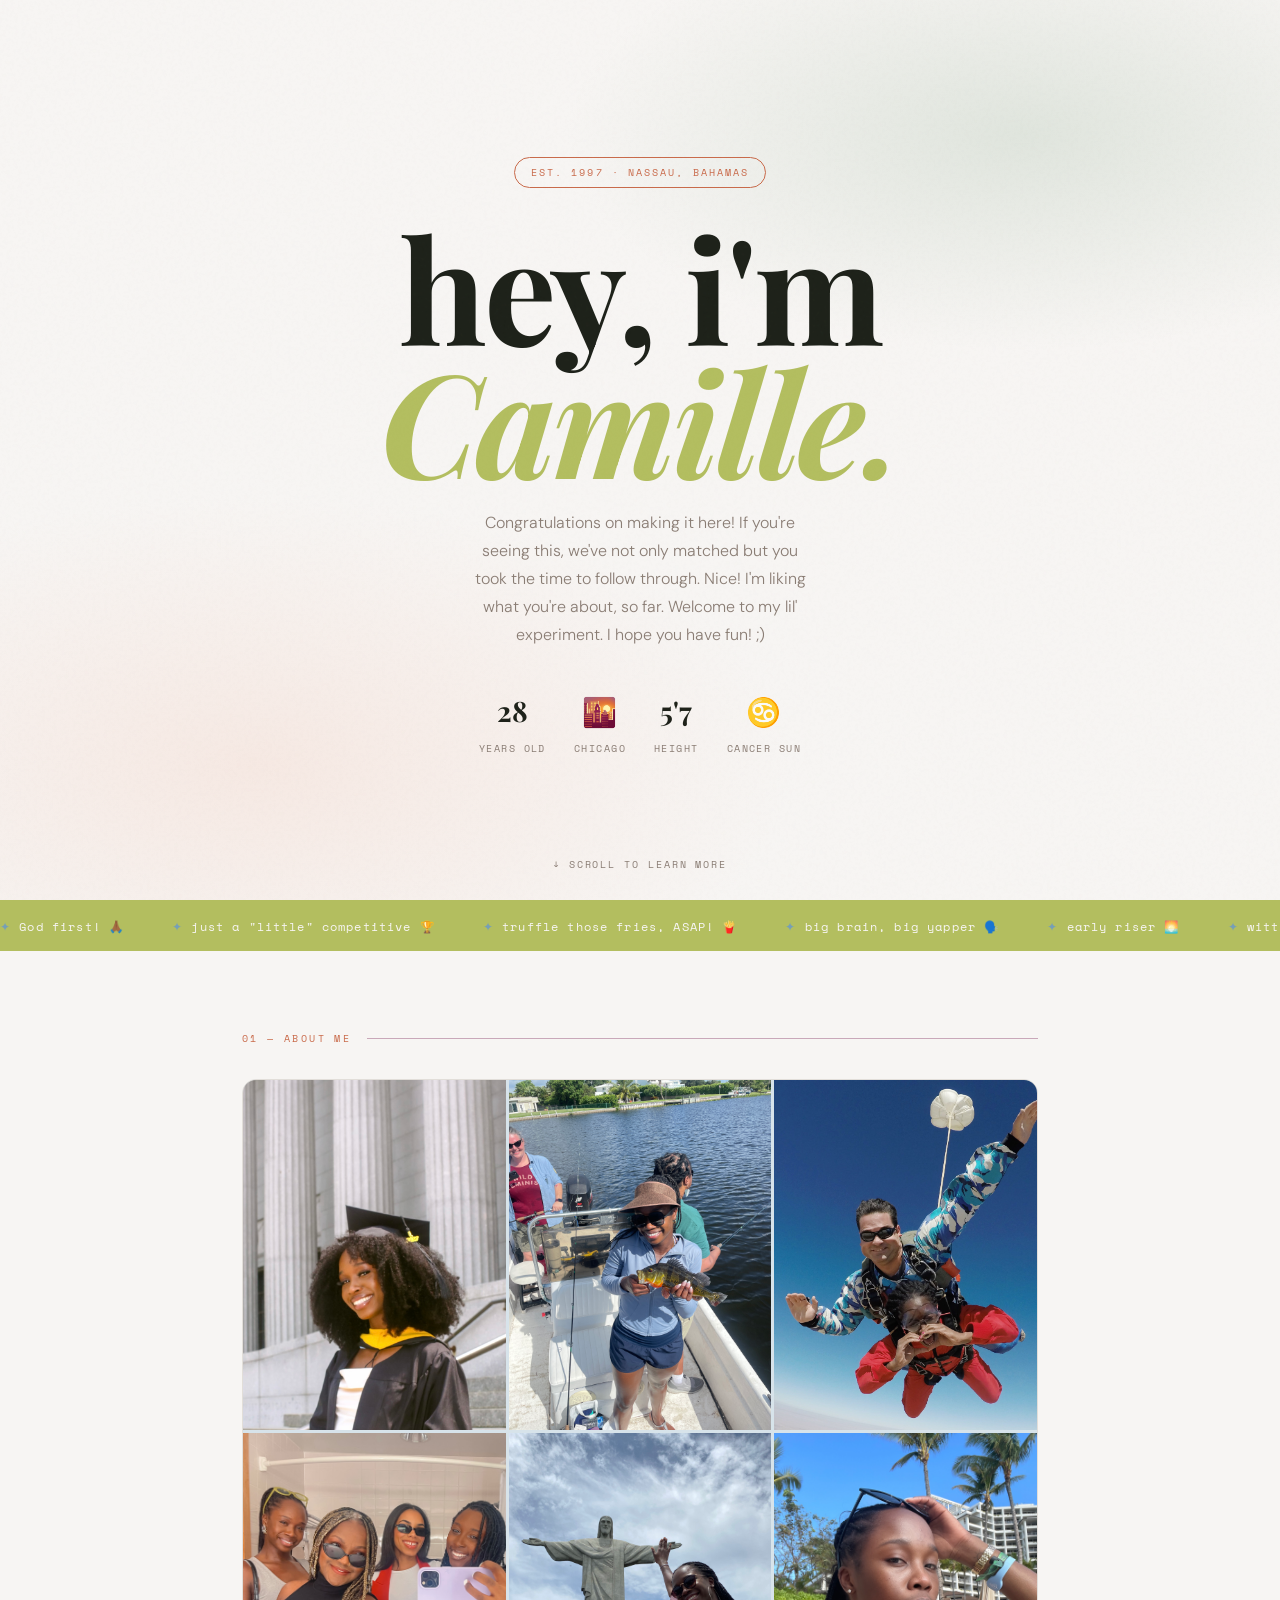
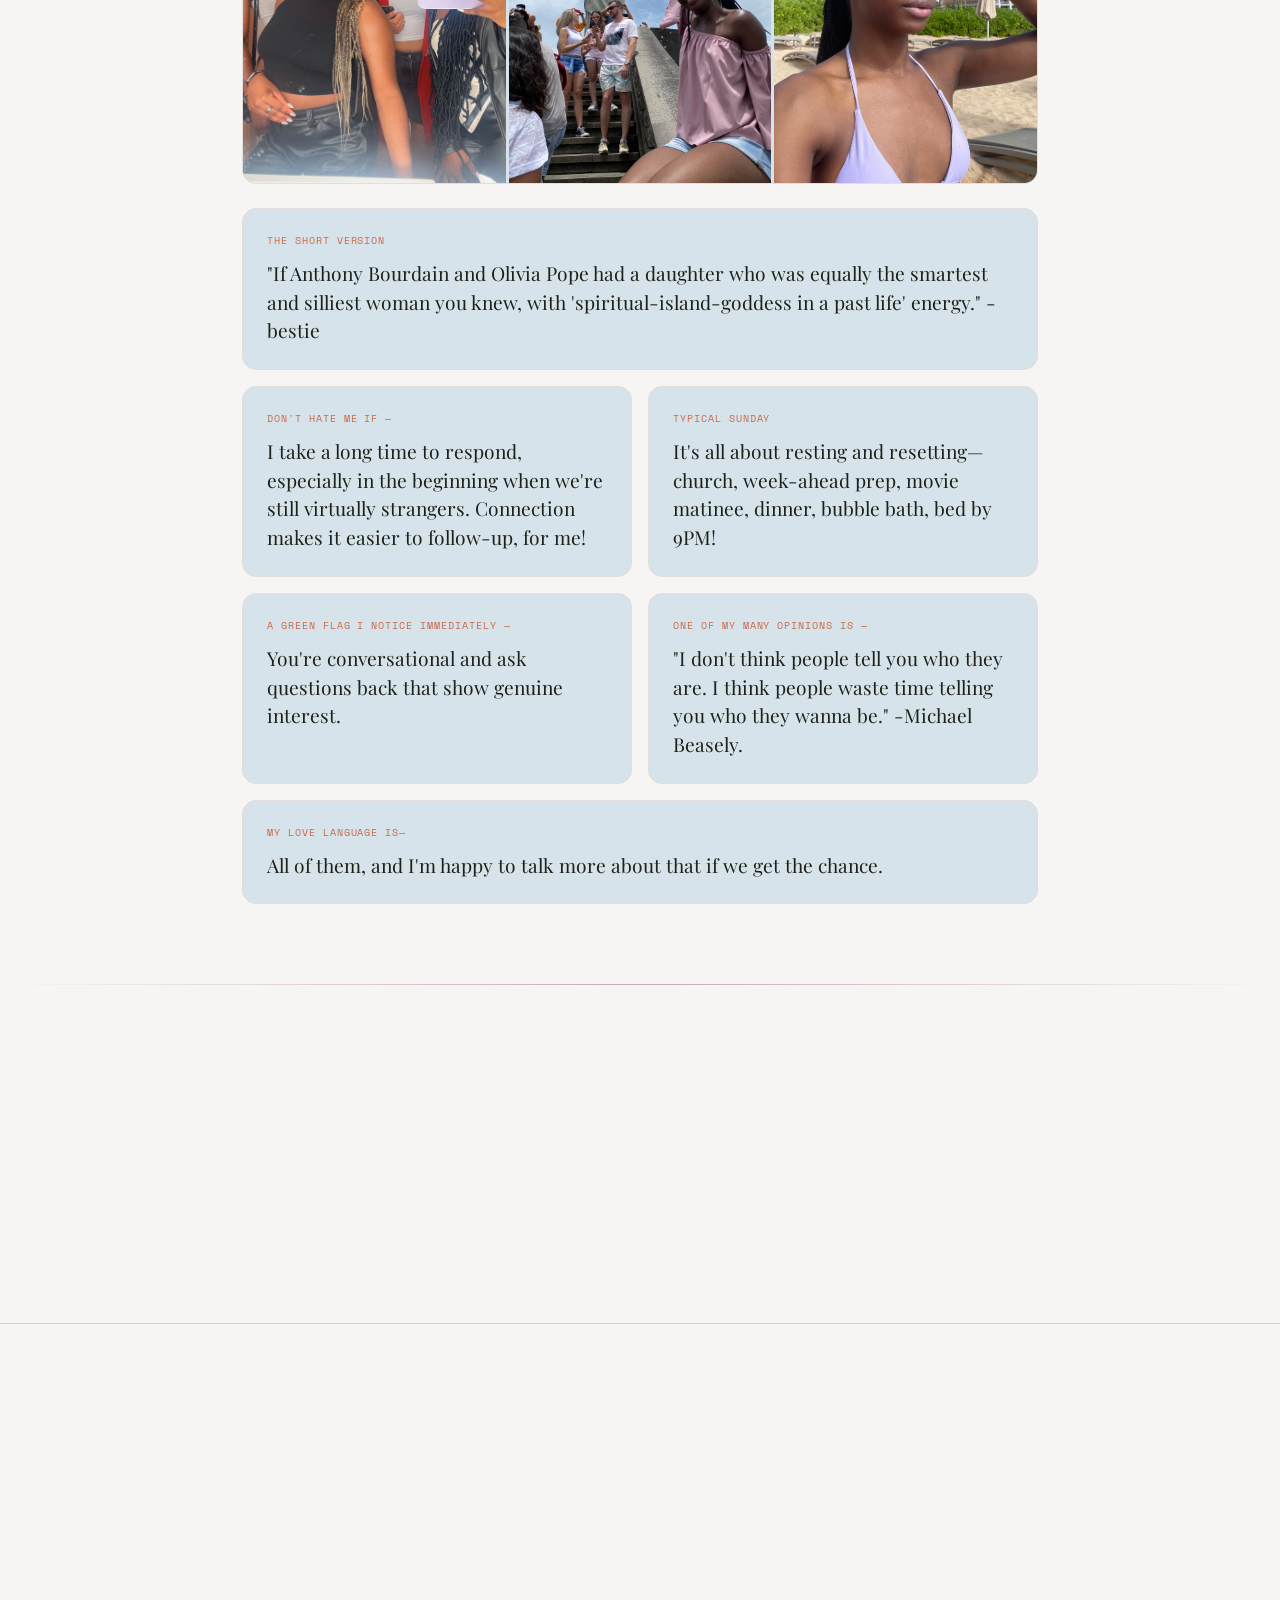
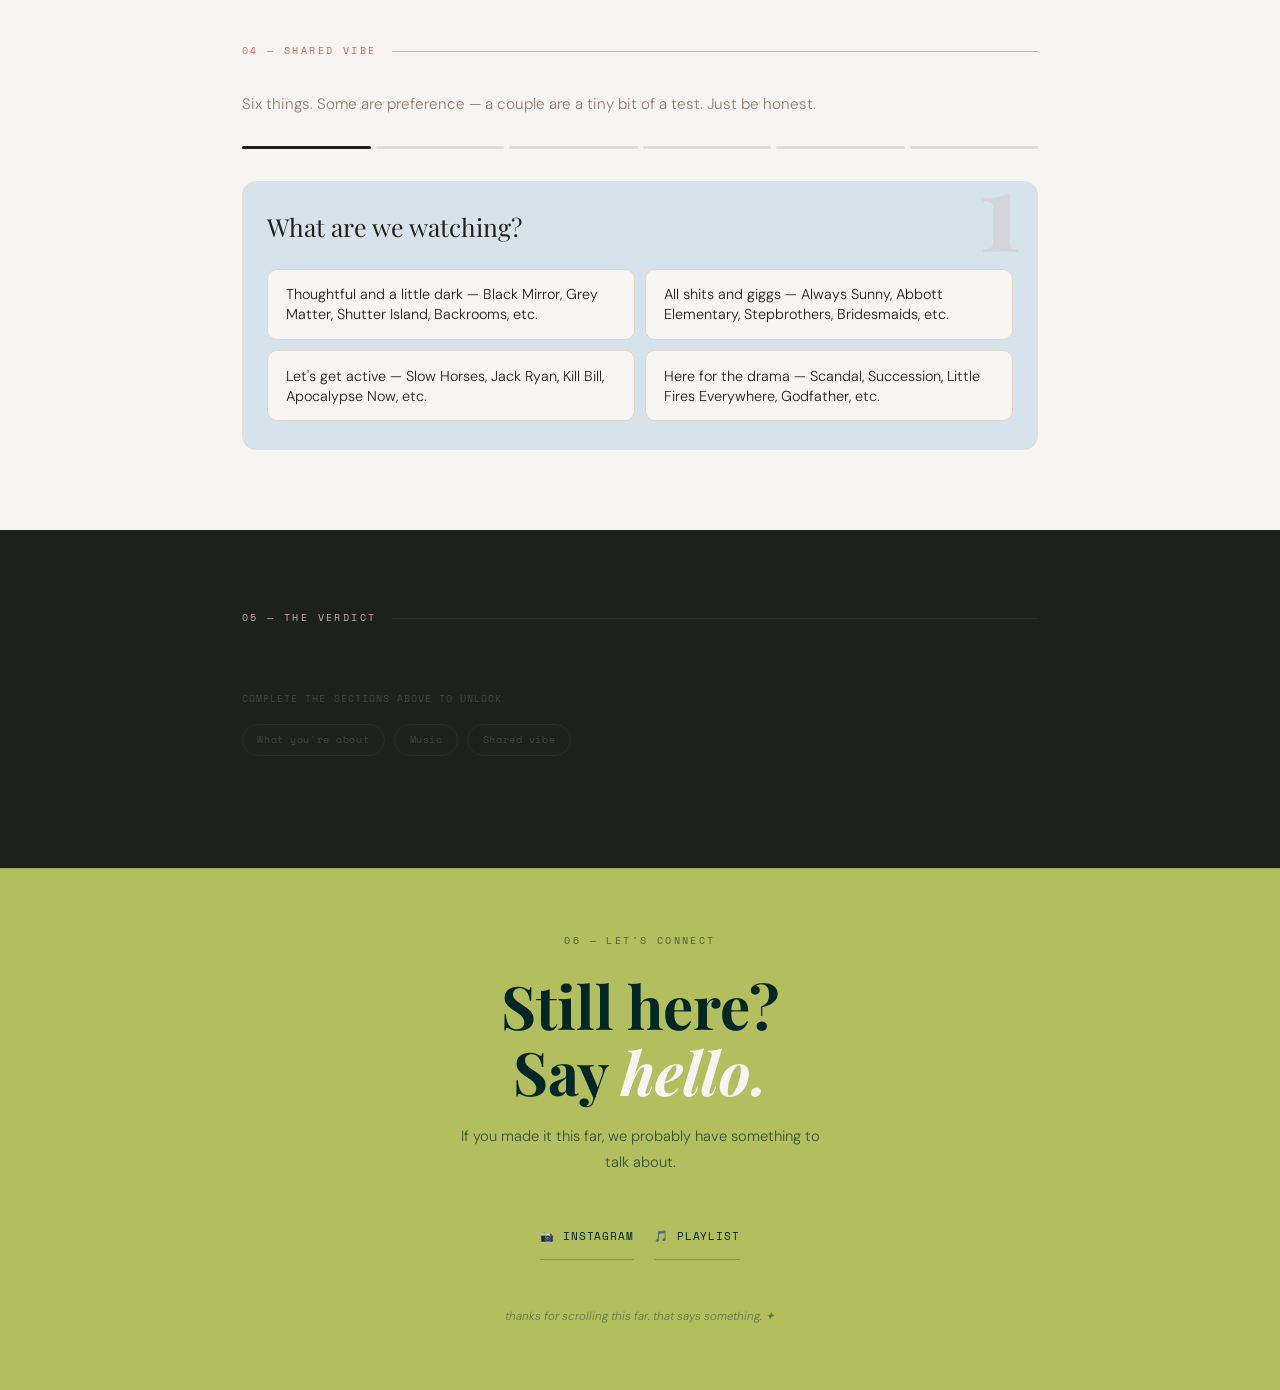
==== index.html @ 44189c9a "Update index.html" ====
<!DOCTYPE html>
<html lang="en">
<head>
<meta charset="UTF-8">
<meta name="viewport" content="width=device-width, initial-scale=1.0">
<title>hey, i'm Camille ✦</title>
<link href="https://fonts.googleapis.com/css2?family=Playfair+Display:ital,wght@0,400;0,700;1,400;1,700&family=DM+Sans:ital,opsz,wght@0,9..40,300;0,9..40,400;0,9..40,500;1,9..40,300&family=Space+Mono:ital,wght@0,400;0,700;1,400&display=swap" rel="stylesheet">
<style>
/* ═══════════════════════════════════════════
   BASE — mobile first
═══════════════════════════════════════════ */
:root {
  --cream:       #F7F5F3;
  --blush:       #C9A8B9;
  --terracotta:  #C96A4A;
  --sage:        #B3BE5F;
  --forest:      #002626;
  --ink:         #1D2119;
  --warm-grey:   #8A7D74;
  --paper:       #D7E3EA;
  --highlight:   #769FB6;
  --touch:       44px;
}
*, *::before, *::after { margin: 0; padding: 0; box-sizing: border-box; }
html { scroll-behavior: smooth; -webkit-text-size-adjust: 100%; }
body {
  background: var(--cream);
  color: var(--ink);
  font-family: 'DM Sans', sans-serif;
  font-weight: 300;
  font-size: 16px;
  line-height: 1.6;
  overflow-x: hidden;
}
/* noise grain */
body::before {
  content: '';
  position: fixed;
  inset: 0;
  background-image: url("data:image/svg+xml,%3Csvg viewBox='0 0 256 256' xmlns='http://www.w3.org/2000/svg'%3E%3Cfilter id='n'%3E%3CfeTurbulence type='fractalNoise' baseFrequency='0.9' numOctaves='4' stitchTiles='stitch'/%3E%3C/filter%3E%3Crect width='100%25' height='100%25' filter='url(%23n)' opacity='0.04'/%3E%3C/svg%3E");
  pointer-events: none;
  z-index: 999;
  opacity: 0.5;
}
/* ═══════════════════════════════════════════
   HERO
═══════════════════════════════════════════ */
.hero {
  min-height: 100svh;
  display: flex;
  flex-direction: column;
  justify-content: center;
  align-items: center;
  text-align: center;
  padding: 5rem 1.5rem 4rem;
  position: relative;
  background:
    radial-gradient(ellipse 70% 50% at 20% 85%, #F2C4B240 0%, transparent 60%),
    radial-gradient(ellipse 60% 40% at 80% 15%, #7A9E7E30 0%, transparent 60%),
    var(--cream);
}
.hero-tag {
  font-family: 'Space Mono', monospace;
  font-size: 0.65rem;
  letter-spacing: 0.2em;
  text-transform: uppercase;
  color: var(--terracotta);
  margin-bottom: 2rem;
  border: 1px solid var(--terracotta);
  padding: 0.4rem 1rem;
  display: inline-block;
  border-radius: 100px;
}
.hero-name {
  font-family: 'Playfair Display', serif;
  font-size: clamp(4rem, 18vw, 9rem);
  line-height: 0.92;
  letter-spacing: -0.02em;
  margin-bottom: 1.5rem;
}
.hero-name em { font-style: italic; color: var(--sage); }
.hero-sub {
  font-size: 1rem;
  color: var(--warm-grey);
  max-width: 340px;
  line-height: 1.75;
  margin-bottom: 2.5rem;
}
.hero-stats {
  display: flex;
  gap: 1.75rem;
  flex-wrap: wrap;
  justify-content: center;
}
.stat { text-align: center; }
.stat-num {
  font-family: 'Playfair Display', serif;
  font-size: 1.75rem;
  font-weight: 700;
  display: block;
}
.stat-label {
  font-family: 'Space Mono', monospace;
  font-size: 0.6rem;
  text-transform: uppercase;
  letter-spacing: 0.15em;
  color: var(--warm-grey);
}
.scroll-hint {
  position: absolute;
  bottom: 1.75rem;
  left: 50%;
  transform: translateX(-50%);
  font-family: 'Space Mono', monospace;
  font-size: 0.6rem;
  letter-spacing: 0.2em;
  text-transform: uppercase;
  color: var(--warm-grey);
  animation: bob 2.2s ease-in-out infinite;
  white-space: nowrap;
}
@keyframes bob {
  0%, 100% { transform: translateX(-50%) translateY(0); }
  50%       { transform: translateX(-50%) translateY(7px); }
}
/* ═══════════════════════════════════════════
   TICKER
═══════════════════════════════════════════ */
.ticker-wrap {
  background: var(--sage);
  overflow: hidden;
  padding: 0.8rem 0;
  white-space: nowrap;
}
.ticker {
  display: inline-block;
  animation: ticker 30s linear infinite;
}
.ticker span {
  color: var(--cream);
  font-family: 'Space Mono', monospace;
  font-size: 0.72rem;
  letter-spacing: 0.1em;
  margin-right: 3rem;
}
.ticker span::before { content: '✦ '; color: var(--highlight); }
@keyframes ticker {
  0%   { transform: translateX(0); }
  100% { transform: translateX(-50%); }
}
/* ═══════════════════════════════════════════
   SECTION SCAFFOLD
═══════════════════════════════════════════ */
.section {
  padding: 3.5rem 1.5rem;
  max-width: 860px;
  margin: 0 auto;
}
.section-label {
  font-family: 'Space Mono', monospace;
  font-size: 0.6rem;
  letter-spacing: 0.25em;
  text-transform: uppercase;
  color: var(--terracotta);
  margin-bottom: 2rem;
  display: flex;
  align-items: center;
  gap: 1rem;
}
.section-label::after {
  content: '';
  flex: 1;
  height: 1px;
  background: var(--blush);
}
.divider {
  width: 100%;
  height: 1px;
  background: linear-gradient(to right, transparent, var(--blush), transparent);
}
/* ═══════════════════════════════════════════
   PHOTO GALLERY
═══════════════════════════════════════════ */
.gallery-wrap {
  border-radius: 14px;
  background: var(--paper);
  border: 1px solid #E2DED9;
  overflow: hidden;
  margin-bottom: 1.5rem;
  position: relative;
}
.gallery-track {
  display: grid;
  grid-template-columns: repeat(2, 1fr);
  gap: 3px;
}
.gallery-slide {
  aspect-ratio: 4/5;
  overflow: hidden;
}
.gallery-slide img {
  width: 100%; height: 100%;
  object-fit: cover; display: block;
}
.gallery-placeholder {
  width: 100%; height: 100%;
  background: linear-gradient(135deg, #ECEAE5 0%, #E0DBD5 100%);
  display: flex; flex-direction: column;
  align-items: center; justify-content: center;
  gap: 0.5rem;
  color: var(--warm-grey);
  font-family: 'Space Mono', monospace;
  font-size: 0.58rem;
  letter-spacing: 0.12em;
  text-transform: uppercase;
}
.gallery-placeholder .ph-icon { font-size: 2rem; opacity: 0.4; }
.sage-divider { height: 1px; background: #8a9a5b; opacity: 0.35; margin: 0; }
/* ═══════════════════════════════════════════
   ABOUT CARDS
═══════════════════════════════════════════ */
.about-grid {
  display: grid;
  grid-template-columns: 1fr;
  gap: 1rem;
}
.about-card {
  background: var(--paper);
  border: 1px solid #E2DED9;
  border-radius: 14px;
  padding: 1.5rem;
  transition: transform 0.2s ease;
}
.about-card:active { transform: scale(0.99); }
.card-prompt {
  font-family: 'Space Mono', monospace;
  font-size: 0.6rem;
  color: var(--terracotta);
  text-transform: uppercase;
  letter-spacing: 0.1em;
  margin-bottom: 0.65rem;
}
.card-answer {
  font-family: 'Playfair Display', serif;
  font-size: 1.2rem;
  line-height: 1.5;
}
.card-answer.body {
  font-family: 'DM Sans', sans-serif;
  font-size: 0.95rem;
  font-weight: 300;
  line-height: 1.75;
}
/* ═══════════════════════════════════════════
   INTERACTIVE BANNER
═══════════════════════════════════════════ */
.interactive-banner {
  background: var(--ink);
  padding: 4rem 1.5rem;
  text-align: center;
  position: relative;
  overflow: hidden;
}
.interactive-banner::before {
  content: '';
  position: absolute;
  inset: 0;
  background: repeating-linear-gradient(
    -45deg, transparent, transparent 18px,
    rgba(245,230,66,0.03) 18px, rgba(245,230,66,0.03) 19px
  );
  pointer-events: none;
}
.ib-kicker {
  font-family: 'Space Mono', monospace;
  font-size: 0.6rem;
  letter-spacing: 0.28em;
  text-transform: uppercase;
  color: var(--highlight);
  margin-bottom: 1.25rem;
  display: inline-flex; align-items: center; gap: 0.65rem;
}
.ib-kicker::before, .ib-kicker::after {
  content: ''; display: inline-block;
  width: 22px; height: 1px;
  background: var(--highlight); opacity: 0.45;
}
.ib-headline {
  font-family: 'Playfair Display', serif;
  font-size: clamp(1.8rem, 7vw, 3.2rem);
  font-weight: 400;
  color: var(--cream);
  line-height: 1.15;
  margin-bottom: 1rem;
}
.ib-headline em { font-style: italic; color: var(--highlight); }
.ib-sub {
  font-size: 0.95rem;
  color: #888;
  max-width: 380px;
  margin: 0 auto 2rem;
  line-height: 1.8;
}
.ib-steps {
  display: flex;
  gap: 0.6rem;
  justify-content: center;
  flex-wrap: wrap;
}
.ib-step {
  font-family: 'Space Mono', monospace;
  font-size: 0.58rem;
  letter-spacing: 0.08em;
  text-transform: uppercase;
  color: #444;
  padding: 0.4rem 0.9rem;
  border: 1px solid #2A2A2A;
  border-radius: 100px;
  transition: all 0.3s;
}
.ib-step.active { color: var(--highlight); border-color: #664d00; background: #2a2200; }
.ib-step.done   { color: var(--sage);      border-color: #2d5230; background: #0f1f11; }
/* ═══════════════════════════════════════════
   DARK STRIPE (verdict only now)
═══════════════════════════════════════════ */
.stripe {
  background: var(--ink);
  color: var(--cream);
}
.stripe .section-label { color: var(--blush); }
.stripe .section-label::after { background: #2A2A2A; }
/* ═══════════════════════════════════════════
   VALUES — now on cream background
═══════════════════════════════════════════ */
.values-section {
  background: var(--cream);
  color: var(--ink);
}
.values-section .section-label { color: var(--terracotta); }
.values-section .section-label::after { background: var(--blush); }
.values-intro {
  font-size: 0.96rem;
  color: var(--warm-grey);
  margin-bottom: 0.75rem;
  line-height: 1.75;
}
.values-counter {
  font-family: 'Space Mono', monospace;
  font-size: 0.62rem;
  letter-spacing: 0.1em;
  color: var(--warm-grey);
  margin-bottom: 1.75rem;
  display: flex; align-items: center; gap: 0.5rem;
}
.val-count-num {
  color: var(--terracotta);
  font-weight: 700;
  transition: color 0.25s;
}
.val-count-num.full { color: var(--sage); }
.values-grid {
  display: grid;
  grid-template-columns: 1fr;
  gap: 0.5rem;
}
.value-item {
  display: flex;
  align-items: center;
  gap: 0.85rem;
  padding: 0.9rem 1rem;
  min-height: var(--touch);
  border: 1px solid #E0D4C4;
  border-radius: 10px;
  cursor: pointer;
  transition: border-color 0.18s, background 0.18s;
  user-select: none;
  -webkit-tap-highlight-color: transparent;
}
.value-item:hover:not(.locked),
.value-item:active:not(.locked) { border-color: var(--blush); }
.value-item.checked  { border-color: var(--sage); background: rgba(179,190,95,0.12); }
.value-item.locked   { opacity: 0.28; cursor: not-allowed; pointer-events: none; }
.val-box {
  width: 20px; height: 20px;
  flex-shrink: 0;
  border: 1.5px solid #C5B9AD;
  border-radius: 5px;
  display: flex; align-items: center; justify-content: center;
  font-size: 0.65rem;
  color: var(--forest);
  transition: all 0.15s;
}
.value-item.checked .val-box { background: var(--sage); border-color: var(--sage); color: #fff; }
.val-text { font-size: 0.88rem; line-height: 1.35; color: var(--ink); }
.val-text strong { color: var(--ink); font-weight: 400; }
.val-text .val-gt  { color: var(--terracotta); margin: 0 0.3em; font-style: normal; }
.val-text .val-b   { color: var(--warm-grey); font-size: 0.82rem; }
.value-item.checked .val-text { color: var(--ink); }
.value-item.checked .val-text strong { color: var(--forest); }
.match-meter {
  margin-top: 1.75rem;
  padding: 1.1rem 1.25rem;
  border: 1px solid #E0D4C4;
  border-radius: 10px;
  display: flex;
  align-items: center;
  gap: 1.25rem;
  flex-wrap: wrap;
}
.meter-track {
  flex: 1; min-width: 100px;
  height: 5px; background: #E0D4C4;
  border-radius: 100px; overflow: hidden;
}
.meter-fill {
  height: 100%;
  background: linear-gradient(to right, var(--sage), var(--highlight));
  border-radius: 100px;
  width: 0%;
  transition: width 0.5s cubic-bezier(0.34,1.56,0.64,1);
}
.meter-label {
  font-family: 'Space Mono', monospace;
  font-size: 0.75rem;
  color: var(--warm-grey);
  white-space: nowrap;
}
.meter-label span { color: var(--terracotta); font-weight: 700; }
/* ═══════════════════════════════════════════
   MUSIC
═══════════════════════════════════════════ */
.music-section { background: #111; }
.music-section .section-label { color: #444; }
.music-section .section-label::after { background: #222; }
.music-headline {
  font-family: 'Playfair Display', serif;
  font-size: clamp(1.7rem, 6vw, 2.8rem);
  font-weight: 400;
  color: var(--cream);
  line-height: 1.15;
  margin-bottom: 0.4rem;
}
.music-headline em { font-style: italic; color: #1DB954; }
.music-sub {
  font-family: 'Space Mono', monospace;
  font-size: 0.65rem;
  color: #555;
  letter-spacing: 0.05em;
  margin-bottom: 2rem;
  line-height: 1.7;
}
.music-sub a {
  color: #1DB954;
  text-decoration: none;
  border-bottom: 1px solid #1DB95440;
}
.spotify-embed-wrap {
  margin-bottom: 1.5rem;
}
.spotify-embed-wrap iframe { border-radius: 12px; width: 100%; }
.ssb { margin-top: 1.25rem; padding: 1.1rem 1.15rem; border: 1px solid #222; border-radius: 10px; }
.ssb-label { font-family: 'Space Mono', monospace; font-size: 0.6rem; letter-spacing: 0.12em; text-transform: uppercase; color: #444; margin-bottom: 0.75rem; }
.ssb-track { height: 3px; background: #1A1A1A; border-radius: 100px; position: relative; overflow: hidden; }
.ssb-fill { position: absolute; left:0; top:0; height:100%; background: linear-gradient(to right, #1DB954, var(--highlight)); border-radius: 100px; width:0%; transition: width 0.5s cubic-bezier(0.34,1.56,0.64,1); }
.ssb-nums { display: flex; justify-content: space-between; margin-top: 0.55rem; font-family: 'Space Mono', monospace; font-size: 0.58rem; color: #3A3A3A; }
.ssb-nums strong { color: #1DB954; font-weight: 400; }
.track-row {
  display: grid;
  grid-template-columns: 26px 1fr;
  align-items: center;
  gap: 0.85rem;
  padding: 0.9rem 0;
  border-bottom: 1px solid #181818;
}
.track-row-inner { display: flex; justify-content: space-between; align-items: center; gap: 0.75rem; }
.track-num { font-family: 'Space Mono', monospace; font-size: 0.58rem; color: #3A3A3A; }
.track-name { font-size: 0.88rem; color: var(--cream); margin-bottom: 0.12rem; }
.track-artist { font-family: 'Space Mono', monospace; font-size: 0.58rem; color: #555; }
.track-reactions { display: flex; gap: 0.3rem; flex-shrink: 0; }
.rxn-btn {
  width: var(--touch); height: var(--touch);
  border: 1px solid #242424;
  border-radius: 50%;
  background: transparent;
  cursor: pointer;
  font-size: 16px;
  display: flex; align-items: center; justify-content: center;
  transition: border-color 0.15s, background 0.15s;
  -webkit-tap-highlight-color: transparent;
  flex-shrink: 0;
}
.rxn-btn:hover, .rxn-btn:active  { border-color: #444; background: #1A1A1A; }
.rxn-btn.chosen { border-color: #1DB954; background: rgba(29,185,84,0.12); }
.rxn-label {
  font-family: 'Space Mono', monospace;
  font-size: 0.48rem;
  color: #333;
  text-align: center;
  margin-top: 2px;
  letter-spacing: 0.04em;
  text-transform: uppercase;
}
/* ═══════════════════════════════════════════
   TRIVIA
═══════════════════════════════════════════ */
.trivia-section { background: var(--cream); }
.trivia-section .section-label { color: var(--terracotta); }
.trivia-section .section-label::after { background: var(--blush); }
.trivia-intro {
  font-size: 0.95rem;
  color: var(--warm-grey);
  margin-bottom: 1.75rem;
  line-height: 1.8;
}
.trivia-progress { display: flex; gap: 5px; margin-bottom: 2rem; }
.tp-dot { height: 3px; flex: 1; background: #DDD; border-radius: 2px; transition: background 0.3s; }
.tp-dot.done   { background: var(--terracotta); }
.tp-dot.active { background: var(--ink); }
.trivia-card {
  border: 1px solid #E8DDD0;
  background: var(--paper);
  padding: 1.75rem 1.5rem;
  border-radius: 14px;
  min-height: 240px;
  display: flex; flex-direction: column; justify-content: space-between;
  position: relative; overflow: hidden;
}
.trivia-card::before {
  content: attr(data-num);
  position: absolute;
  top: -2rem; right: 1rem;
  font-family: 'Playfair Display', serif;
  font-size: 7rem; font-weight: 700;
  color: var(--blush); opacity: 0.25;
  line-height: 1; pointer-events: none;
}
.trivia-q {
  font-family: 'Playfair Display', serif;
  font-size: clamp(1.2rem, 4vw, 1.55rem);
  font-weight: 400;
  line-height: 1.4;
  margin-bottom: 1.5rem;
}
.trivia-options { display: grid; grid-template-columns: 1fr; gap: 0.65rem; }
.opt-btn {
  padding: 0.9rem 1.1rem;
  min-height: var(--touch);
  border: 1px solid #E0D4C4;
  background: var(--cream);
  border-radius: 10px;
  cursor: pointer;
  text-align: left;
  font-family: 'DM Sans', sans-serif;
  font-size: 0.9rem; font-weight: 300;
  color: var(--ink);
  line-height: 1.4;
  transition: all 0.15s;
  -webkit-tap-highlight-color: transparent;
}
.opt-btn:hover:not(:disabled), .opt-btn:active:not(:disabled) { background: var(--blush); border-color: var(--terracotta); }
.opt-btn.correct        { background: #DCE8D8; border-color: var(--sage); color: var(--forest); }
.opt-btn.wrong          { background: #FDECEA; border-color: #D96B5B; color: #7A1F12; }
.opt-btn.reveal-correct { background: #DCE8D8; border-color: var(--sage); color: var(--forest); }
.trivia-feedback {
  margin-top: 1.25rem;
  padding: 0.9rem 1rem;
  font-size: 0.88rem; line-height: 1.65;
  border-left: 3px solid var(--terracotta);
  background: var(--blush);
  border-radius: 0 8px 8px 0;
  display: none;
}
.trivia-next {
  margin-top: 1.25rem;
  display: none; align-items: center; gap: 1rem; flex-wrap: wrap;
}
.next-btn {
  padding: 0.7rem 1.65rem;
  min-height: var(--touch);
  border: 1px solid var(--ink);
  background: var(--ink);
  color: var(--cream);
  font-family: 'Space Mono', monospace;
  font-size: 0.62rem; letter-spacing: 0.12em; text-transform: uppercase;
  cursor: pointer; border-radius: 100px;
  transition: all 0.2s;
  -webkit-tap-highlight-color: transparent;
}
.next-btn:hover, .next-btn:active { background: transparent; color: var(--ink); }
.t-score-note { font-family: 'Space Mono', monospace; font-size: 0.62rem; color: var(--warm-grey); }
/* ═══════════════════════════════════════════
   VERDICT
═══════════════════════════════════════════ */
.verdict-section { background: var(--ink); color: var(--cream); }
.verdict-section .section-label { color: var(--blush); }
.verdict-section .section-label::after { background: #2A2A2A; }
.not-ready { padding: 2rem 0; }
.nr-text { font-family: 'Space Mono', monospace; font-size: 0.65rem; color: #444; letter-spacing: 0.1em; text-transform: uppercase; margin-bottom: 1.1rem; }
.chips { display: flex; gap: 0.6rem; flex-wrap: wrap; }
.chip {
  font-family: 'Space Mono', monospace;
  font-size: 0.6rem;
  padding: 0.4rem 0.9rem;
  min-height: 32px;
  border: 1px solid #2A2A2A;
  color: #444;
  letter-spacing: 0.06em;
  border-radius: 100px;
  transition: all 0.3s;
  display: flex; align-items: center;
}
.chip.done { border-color: var(--sage); color: var(--sage); background: rgba(122,158,126,0.08); }
.result-gate { display: none; }
.result-gate.show { display: block; }
.r-eyebrow {
  font-family: 'Space Mono', monospace;
  font-size: 0.6rem; letter-spacing: 0.22em; text-transform: uppercase;
  color: var(--blush); margin-bottom: 1rem;
}
.r-verdict {
  font-family: 'Playfair Display', serif;
  font-size: clamp(2.5rem, 10vw, 5rem);
  font-weight: 400; line-height: 1.0;
  margin-bottom: 1.25rem;
}
.r-verdict em { font-style: italic; color: var(--highlight); }
.r-remark {
  font-size: 0.96rem; color: #999;
  max-width: 480px; line-height: 1.85;
  margin-bottom: 2rem;
}
.r-scores {
  display: flex; gap: 2rem;
  flex-wrap: wrap;
  padding-bottom: 2rem;
  margin-bottom: 2rem;
  border-bottom: 1px solid #1E1E1E;
}
.rs-item {}
.rs-num {
  font-family: 'Playfair Display', serif;
  font-size: 2.8rem; font-weight: 400;
  line-height: 1; margin-bottom: 0.2rem;
}
.rs-label {
  font-family: 'Space Mono', monospace;
  font-size: 0.58rem; text-transform: uppercase;
  letter-spacing: 0.14em; color: #444;
}
.r-cta { font-size: 0.88rem; color: #555; line-height: 1.75; }
.r-cta a { color: var(--blush); text-decoration: none; border-bottom: 1px solid #5A3A3A; }
/* ═══════════════════════════════════════════
   FOOTER — sage green
═══════════════════════════════════════════ */
footer {
  background: var(--sage);
  color: var(--forest);
  text-align: center;
  padding: 4rem 1.5rem;
  border-top: 1px solid rgba(0,38,38,0.12);
}
.footer-eyebrow {
  font-family: 'Space Mono', monospace;
  font-size: 0.6rem; letter-spacing: 0.25em; text-transform: uppercase;
  color: var(--forest); opacity: 0.6; margin-bottom: 1.5rem;
}
.footer-headline {
  font-family: 'Playfair Display', serif;
  font-size: clamp(2rem, 8vw, 3.75rem);
  color: var(--forest);
  line-height: 1.1; margin-bottom: 1.25rem;
}
.footer-headline em { font-style: italic; color: var(--cream); }
.footer-sub { font-size: 0.92rem; color: var(--forest); opacity: 0.7; margin-bottom: 2.5rem; max-width: 360px; margin-left: auto; margin-right: auto; line-height: 1.75; }
.footer-links { display: flex; gap: 1.25rem; justify-content: center; flex-wrap: wrap; margin-bottom: 3rem; }
.footer-link {
  font-family: 'Space Mono', monospace;
  font-size: 0.7rem; color: var(--forest);
  text-decoration: none; letter-spacing: 0.08em; text-transform: uppercase;
  border-bottom: 1px solid rgba(0,38,38,0.25); padding-bottom: 2px;
  min-height: var(--touch); display: flex; align-items: center;
  transition: color 0.2s, border-color 0.2s;
}
.footer-link:hover { border-color: var(--forest); color: var(--ink); }
.footer-fine { font-size: 0.72rem; color: var(--forest); opacity: 0.45; font-style: italic; }
/* ═══════════════════════════════════════════
   SCROLL ANIMATION
═══════════════════════════════════════════ */
.fade-up { opacity: 0; transform: translateY(22px); transition: opacity 0.65s ease, transform 0.65s ease; }
.fade-up.visible { opacity: 1; transform: none; }
/* ═══════════════════════════════════════════
   TABLET +  (≥ 600px)
═══════════════════════════════════════════ */
@media (min-width: 600px) {
  .section { padding: 4.5rem 2.5rem; }
  .about-grid { grid-template-columns: 1fr 1fr; }
  .about-card.wide { grid-column: 1 / -1; }
  .values-grid { grid-template-columns: 1fr 1fr; }
  .trivia-options { grid-template-columns: 1fr 1fr; }
  .gallery-track { grid-template-columns: repeat(3, 1fr); }
  .gallery-slide { aspect-ratio: 3/4; }
}
/* ═══════════════════════════════════════════
   DESKTOP + (≥ 860px)
═══════════════════════════════════════════ */
@media (min-width: 860px) {
  .section { padding: 5rem 2rem; }
  .values-grid { grid-template-columns: 1fr 1fr 1fr; }
  .music-layout { display: grid; grid-template-columns: 300px 1fr; gap: 3rem; }
  .spotify-embed-wrap { margin-bottom: 0; position: sticky; top: 2rem; }
}
</style>
</head>
<body>
<!-- HERO -->
<section class="hero">
  <div class="hero-tag">est. 1997 · Nassau, Bahamas</div>
  <h1 class="hero-name">hey, i'm<br><em>Camille.</em></h1>
  <p class="hero-sub">Congratulations on making it here! If you're seeing this, we've not only matched but you took the time to follow through. Nice! I'm liking what you're about, so far. Welcome to my lil' experiment. I hope you have fun! ;) </p>
  <div class="hero-stats">
    <div class="stat">
      <span class="stat-num">28</span>
      <span class="stat-label">years old</span>
    </div>
    <div class="stat">
      <span class="stat-num">🌇</span>
      <span class="stat-label">Chicago</span>
    </div>
    <div class="stat">
      <span class="stat-num">5'7</span>
      <span class="stat-label">height</span>
    </div>
    <div class="stat">
      <span class="stat-num">♋️</span>
      <span class="stat-label">Cancer sun</span>
    </div>
  </div>
  <div class="scroll-hint">↓ scroll to learn more</div>
</section>
<!-- TICKER -->
<div class="ticker-wrap">
  <div class="ticker">
    <span>God first! 🙏🏾</span><span>just a "little" competitive 🏆</span><span>truffle those fries, ASAP! 🍟</span><span>big brain, big yapper 🗣️</span><span>early riser 🌅</span><span>witty banter 😉</span><span>lowkey homebody 🛋️</span><span>deep belly laughs😂</span><span>God first! 🙏🏾</span><span>just a "little" competitive 🏆</span><span>truffle those fries, ASAP! 🍟</span><span>big brain, big yapper 🗣️</span><span>early riser 🌅</span><span>witty banter 😉</span><span>lowkey homebody 🛋️</span><span>deep belly laughs😂</span>
  </div>
</div>
<!-- ABOUT ME -->
<section class="section fade-up">
  <div class="section-label">01 — About Me</div>
  <div class="gallery-wrap">
    <div class="gallery-track" id="galleryTrack">
      <div class="gallery-slide"><img src="images/IMG_9732.jpg" alt="Photo 1"></div>
      <div class="gallery-slide"><img src="images/IMG_9261.JPG" alt="Photo 2"></div>
      <div class="gallery-slide"><img src="images/skydiving.jpg" alt="Photo 3"></div>
      <div class="gallery-slide"><img src="images/bayarea.jpg" alt="Photo 4"></div>
      <div class="gallery-slide"><img src="images/brazil.jpeg" alt="Photo 5"></div>
      <div class="gallery-slide"><img src="images/fourseasons.jpeg" alt="Photo 6"></div>
    </div>
  </div>
  <div class="about-grid">
    <div class="about-card wide">
      <div class="card-prompt">The short version</div>
      <p class="card-answer">"If Anthony Bourdain and Olivia Pope had a daughter who was equally the smartest and silliest woman you knew, with 'spiritual-island-goddess in a past life' energy." - bestie</p>
    </div>
    <div class="about-card">
      <div class="card-prompt">Don't hate me if —</div>
      <p class="card-answer">I take a long time to respond, especially in the beginning when we're still virtually strangers. Connection makes it easier to follow-up, for me!</p>
    </div>
    <div class="about-card">
      <div class="card-prompt">Typical Sunday</div>
      <p class="card-answer">It's all about resting and resetting—church, week-ahead prep, movie matinee, dinner, bubble bath, bed by 9PM!</p>
    </div>
    <div class="about-card">
      <div class="card-prompt">A green flag I notice immediately —</div>
      <p class="card-answer">You're conversational and ask questions back that show genuine interest.</p>
    </div>
    <div class="about-card">
      <div class="card-prompt">One of my many opinions is —</div>
      <p class="card-answer">"I don't think people tell you who they are. I think people waste time telling you who they wanna be." -Michael Beasely.</p>
    </div>
    <div class="about-card wide">
      <div class="card-prompt">My love language is—</div>
      <p class="card-answer">All of them, and I'm happy to talk more about that if we get the chance.</p>
    </div>
  </div>
</section>
<div class="divider"></div>
<!-- INTERACTIVE BANNER -->
<div class="interactive-banner fade-up">
  <div class="ib-kicker">now we're getting somewhere</div>
  <h2 class="ib-headline">okay… <em>let's get into it.</em></h2>
  <p class="ib-sub">This is where things get a little more telling.</p>
  <div class="ib-steps">
    <span class="ib-step" id="ibStep1">✦ what you're about</span>
    <span class="ib-step" id="ibStep2">♪ are we in tune?</span>
    <span class="ib-step" id="ibStep3">✦ shared vibe check</span>
  </div>
</div>
<div class="sage-divider"></div>
<!-- VALUES — light background -->
<section class="values-section fade-up">
  <div class="section">
    <div class="section-label">02 — What You're About</div>
    <p class="values-intro">I'm curious about how well you know yourself and how you move through the world. They're all good, but pick the five that feel most authentically like you. The ones that shows up on a regular Tuesday.</p>
    <div class="values-counter">
      Chosen: <span class="val-count-num" id="valCount">0</span> / 5
    </div>
    <div class="values-grid" id="valuesGrid"></div>
    <div class="match-meter">
      <div class="meter-track"><div class="meter-fill" id="meterFill"></div></div>
      <div class="meter-label">You share <span id="meterNum">0</span> of my values ✦</div>
    </div>
  </div>
</section>
<!-- MUSIC -->
<section class="music-section fade-up">
  <div class="section">
    <div class="section-label">03 — Musical Alignment</div>
    <h2 class="music-headline">Are we <em>in tune?</em></h2>
    <p class="music-sub">These are my lanes. React to each one — it says more than you think.<br>Full playlist → <a href="https://open.spotify.com/playlist/5KGrcos65TqpWEm5WlQg7M?si=490a95e893e441be" target="_blank" rel="noopener">open on Spotify ↗</a></p>
    <div class="music-layout">
      <div class="spotify-embed-wrap">
        <div class="ssb">
          <div class="ssb-label">Your music alignment</div>
          <div class="ssb-track"><div class="ssb-fill" id="sSFill"></div></div>
          <div class="ssb-nums"><span>different worlds</span><strong id="sMusicPct">—</strong><span>same playlist</span></div>
        </div>
      </div>
      <div id="trackList"></div>
    </div>
  </div>
</section>
<!-- TRIVIA -->
<section class="trivia-section fade-up">
  <div class="section">
    <div class="section-label">04 — Shared Vibe</div>
    <p class="trivia-intro">Six things. Some are preference — a couple are a tiny bit of a test. Just be honest.</p>
    <div class="trivia-progress" id="tProgress"></div>
    <div class="trivia-card" id="tCard" data-num="1">
      <div>
        <div class="trivia-q" id="tQuestion"></div>
        <div class="trivia-options" id="tOptions"></div>
      </div>
      <div class="trivia-feedback" id="tFeedback"></div>
    </div>
    <div class="trivia-next" id="tNext">
      <button class="next-btn" id="tNextBtn">Next →</button>
      <span class="t-score-note" id="tScoreNote"></span>
    </div>
  </div>
</section>
<!-- VERDICT -->
<section class="verdict-section fade-up">
  <div class="section">
    <div class="section-label">05 — The Verdict</div>
    <div class="not-ready" id="notReady">
      <p class="nr-text">Complete the sections above to unlock</p>
      <div class="chips">
        <span class="chip" id="chipVal">What you're about</span>
        <span class="chip" id="chipMusic">Music</span>
        <span class="chip" id="chipTrivia">Shared vibe</span>
      </div>
    </div>
    <div class="result-gate" id="resultGate">
      <div class="r-eyebrow" id="rEyebrow"></div>
      <div class="r-verdict" id="rVerdict"></div>
      <div class="r-remark" id="rRemark"></div>
      <div class="r-scores">
        <div class="rs-item"><div class="rs-num" id="rVScore">—</div><div class="rs-label">Values</div></div>
        <div class="rs-item"><div class="rs-num" id="rMScore">—</div><div class="rs-label">Music</div></div>
        <div class="rs-item"><div class="rs-num" id="rTScore">—</div><div class="rs-label">Trivia</div></div>
        <div class="rs-item"><div class="rs-num" id="rOverall" style="color:var(--highlight)">—</div><div class="rs-label">Overall ✦</div></div>
      </div>
      <p class="r-cta" id="rCta">Curious? → <a href="https://www.instagram.com/camilleminns">@camilleminns</a></p>
    </div>
  </div>
</section>
<!-- FOOTER -->
<footer class="fade-up">
  <div class="footer-eyebrow">06 — Let's Connect</div>
  <h2 class="footer-headline">Still here?<br>Say <em>hello.</em></h2>
  <p class="footer-sub">If you made it this far, we probably have something to talk about.</p>
  <div class="footer-links">
    <a href="https://instagram.com/camilleminns" class="footer-link">📷 Instagram</a>
    <a href="https://open.spotify.com/user/12152487405/playlists" class="footer-link">🎵 Playlist</a>
  </div>
  <p class="footer-fine">thanks for scrolling this far. that says something. ✦</p>
</footer>
<script>
/* ─────────────────────────────────────────────────────
   ✏️  YOUR DATA — fill these in
───────────────────────────────────────────────────── */
const ALL_VALUES = [
  ["Direct honesty",      "keeping the peace"],
  ["Consistency",         "intensity"],
  ["Thoughtful planning", "going with the flow"],
  ["Depth",               "surface-level ease"],
  ["Curiosity",           "certainty"],
  ["Emotional awareness", "avoidance"],
  ["Follow-through",      "good intentions"],
  ["Growth",              "comfort"],
  ["Generosity",          "scorekeeping"],
  ["Presence",            "distraction"],
  ["Playfulness",         "seriousness"],
  ["Structure",           "chaos"],
  ["Independence",        "constant closeness"],
  ["Partnership",         "control"],
  ["Communication",       "guessing"],
  ["Effort",              "convenience"],
  ["Stability",           "unpredictability"],
  ["Intention",           "passivity"],
  ["Accountability",      "excuses"],
  ["Optimism",            "cynicism"],
];
const MY_CORE = new Set([0, 1, 3, 4, 5, 7, 14, 15, 17, 18, 19]);

const TRACKS = [
  { name:"Neo-Soul & Classics", artist:"Sade, D'Angelo, Ms. Lauryn Hill, Jill Scott, Cleo Sol", myRxn:"🔥" },
  { name:"British Soul & Alternative", artist:"Olivia Dean, RAYE, SIENNA SPIRO, Amy Winehouse, Yebba", myRxn:"🔥" },
  { name:"Modern R&B", artist:"GIVĒON, SZA, 6LACK, Snoh Aalegra, Leon Thomas", myRxn:"🔥" },
  { name:"Rap & Hip-Hop", artist:"Doechii, Megan Thee Stallion, Meek Mill, Ice Spice, Cardi B", myRxn:"😍" },
  { name:"Pop & Afrobeats", artist:"Beyoncé, Doja Cat, Tems, Asake, Justin Bieber", myRxn:"😍" },
  { name:"Rock & Indie Folk", artist:"Kings of Leon, Hozier, Mt. Joy, Noah Kahan, Fleetwood Mac", myRxn:"😍" },
  { name:"Soulful & Electronic", artist:"RÜFÜS DU SOL, Anderson .Paak, SAULT, kwn, Mon Rovìa", myRxn:"😍" },
];
const REACTIONS = [
  { emoji:"🔥", label:"obsessed" },
  { emoji:"😍", label:"like it"  },
  { emoji:"👎", label:"not for me" },
  { emoji:"❔", label:"new to me" },
];
const RXN_SCORE = { "🔥":10, "😍":7, "👎":2, "❔":5 };

const QUESTIONS = [
  {
    q: "What are we watching?",
    opts: [
      "Thoughtful and a little dark — Black Mirror, Grey Matter, Shutter Island, Backrooms, etc.",
      "All shits and giggs — Always Sunny, Abbott Elementary, Stepbrothers, Bridesmaids, etc.",
      "Let's get active — Slow Horses, Jack Ryan, Kill Bill, Apocalypse Now, etc.",
      "Here for the drama — Scandal, Succession, Little Fires Everywhere, Godfather, etc."
    ],
    correct: [0, 2, 3],
    feedback: "Give me a psycho-thriller, good action, or political/crime drama any day! Anything that gives me something to say after.",
  },
  {
    q: "Vacation mode?",
    opts: [
      "Active city trip — new food, walking everywhere, getting lost (e.g. Madrid)",
      "Beach resort — pool, no schedule, fully offline (e.g. Puerto Vallarta)",
      "Nature escape — road trip, hiking, outdoors, actually disconnecting (e.g. Joshua Tree)",
      "Wherever — I just need the flight booked"
    ],
    correct: [0, 1, 2, 3],
    feedback: "My wanderlust is big and there are very few travel adventures I won't indulge in.",
  },
  {
    q: "What's your food love language?",
    opts: [
      "I know what I like and I stick to it!",
      "Cooking together — the grocery run is part of the date",
      "I eat to live/for the gym, so it never really matters.",
      "I'm down to try it all — new, old, any country, any appetizer — I live for a good meal"
    ],
    correct: [1, 3],
    feedback: "Food is a big deal around these parts, and a delicious meal will always be a move!",
  },
  {
    q: "Is The Bahamas part of the United States?",
    opts: [
      "The Bahamas? The band?",
      "No, it's its own sovereign nation",
      "Yes, it's a territory like Puerto Rico",
      "I need to Google this..."
    ],
    correct: [1],
    feedback: "I'm from The Bahamas — born and raised — so had to see what you knew. Independent from The British since 1973. 🇧🇸",
  },
  {
    q: "How do you actually unwind?",
    opts: [
      "A good show and my couch — I need zero stimulation.",
      "Something active — gym, a run, moving my body.",
      "Cooking or a creative project — I need to do something with my hands.",
      "Out somewhere — a bar, dinner, around people."
    ],
    correct: [0, 1, 2],
    feedback: "I'm an outgoing introvert, so recharging at home person is definitely my preference!",
  },
  {
    q: "Your friend group would describe you as —",
    opts: [
      "The planner. If I don't do it, it's not happening.",
      "The funny one. I keep things light.",
      "The listener. People tell me things they don't tell other people.",
      "The wildcard. I'm unpredictable in the best way."
    ],
    correct: [0, 1, 2, 3],
    feedback: "It's all of the above, depending on the week, but the 'funny one' and 'the listener' more often!",
  },
];

const MY_PHONE = "617-798-5054";
const VERDICTS = [
  { min:0,  max:25,  eyebrow:"The results are in —",    verdict:"Intriguing <em>contrast.</em>",        remark:"Opposites can make for the most interesting conversations. Low overlap, high potential. I'd still meet you for coffee.", cta:"ig" },
  { min:26, max:50,  eyebrow:"Based on your answers —", verdict:"A little <em>something.</em>",          remark:"We're not finishing each other's sentences, but we're clearly not strangers to the same world. Enough to be curious about.", cta:"ig" },
  { min:51, max:74,  eyebrow:"The data says —",         verdict:"Solidly <em>aligned.</em>",             remark:"We'd probably disagree on some things, but we'd agree on the ones that matter. There's something here — and if you think so too, you should do something about it.", cta:"ig" },
  { min:75, max:89,  eyebrow:"Okay, not going to lie —",verdict:"Suspiciously <em>compatible.</em>",     remark:"Either you're exactly my kind of person, or you've done your research. Either way — I'm curious. So if you haven't asked me out yet… what exactly are you waiting for?", cta:"phone" },
  { min:90, max:100, eyebrow:"Okay. Wow. —",            verdict:"Cosmically <em>aligned.</em>",          remark:"This is either very real or one of my friends playing around. If it's the former: hi, I think you owe me a dinner reservation. If it's the latter: I see you.", cta:"phone" },
];

/* ─────────────────────────────────────────────────────
   STATE
───────────────────────────────────────────────────── */
const state = {
  valScore:0,   valDone:false,
  musicScore:0, musicDone:false,
  triviaScore:0,triviaDone:false,
  trackRxns:{},
};

/* ─────────────────────────────────────────────────────
   VALUES — top 5 forced
───────────────────────────────────────────────────── */
const MAX = 5;
const picked = new Set();
const valItems = [];
const grid = document.getElementById('valuesGrid');
const valCountEl = document.getElementById('valCount');
ALL_VALUES.forEach(([a, b], i) => {
  const item = document.createElement('div');
  item.className = 'value-item';
  item.innerHTML = '<div class="val-box"></div><span class="val-text"><strong>' + a + '</strong><span class="val-gt">›</span><span class="val-b">' + b + '</span></span>';
  item.addEventListener('click', () => {
    if (picked.has(i)) {
      picked.delete(i);
      item.classList.remove('checked');
      item.querySelector('.val-box').textContent = '';
    } else {
      if (picked.size >= MAX) return;
      picked.add(i);
      item.classList.add('checked');
      item.querySelector('.val-box').textContent = '✓';
    }
    syncValues();
  });
  grid.appendChild(item);
  valItems.push(item);
});

function syncValues() {
  const n = picked.size;
  valCountEl.textContent = n;
  valCountEl.className   = 'val-count-num' + (n===MAX?' full':'');
  valItems.forEach((el, i) => {
    el.classList.toggle('locked', !picked.has(i) && n >= MAX);
  });
  const overlap = [...picked].filter(i => MY_CORE.has(i)).length;
  const barPct = Math.round((n / MAX) * 100);
  document.getElementById('meterFill').style.width = barPct + '%';
  document.getElementById('meterNum').textContent  = overlap;
  state.valScore = n === MAX ? Math.round((overlap / MAX) * 100) : 0;
  setStep('ibStep1', n > 0, n === MAX);
  if (!state.valDone && n === MAX) {
    state.valDone = true;
    markChip('chipVal');
    tryReveal();
  }
}

/* ─────────────────────────────────────────────────────
   MUSIC
───────────────────────────────────────────────────── */
const trackListEl = document.getElementById('trackList');
TRACKS.forEach((t, i) => {
  const row = document.createElement('div');
  row.className = 'track-row';
  const btns = REACTIONS.map(r =>
    '<div style="display:flex;flex-direction:column;align-items:center;gap:2px;">' +
    '<button class="rxn-btn" data-track="' + i + '" data-rxn="' + r.emoji + '" aria-label="' + r.label + '">' + r.emoji + '</button>' +
    '<span class="rxn-label">' + r.label + '</span></div>'
  ).join('');
  row.innerHTML =
    '<div class="track-num">' + String(i+1).padStart(2,'0') + '</div>' +
    '<div class="track-row-inner"><div>' +
    '<div class="track-name">' + t.name + '</div>' +
    '<div class="track-artist">' + t.artist + '</div>' +
    '</div><div class="track-reactions">' + btns + '</div></div>';
  row.querySelectorAll('.rxn-btn').forEach(btn => {
    btn.addEventListener('click', () => {
      row.querySelectorAll('.rxn-btn').forEach(b => b.classList.remove('chosen'));
      btn.classList.add('chosen');
      state.trackRxns[i] = btn.dataset.rxn;
      syncMusic();
    });
  });
  trackListEl.appendChild(row);
});

function syncMusic() {
  const reacted = Object.keys(state.trackRxns).length;
  let total = 0;
  TRACKS.forEach((t, i) => {
    if (state.trackRxns[i] !== undefined) {
      const diff = Math.abs(RXN_SCORE[state.trackRxns[i]] - RXN_SCORE[t.myRxn]);
      total += Math.max(0, 10 - diff * 1.5);
    }
  });
  const pct = Math.round((total / (TRACKS.length * 10)) * 100);
  document.getElementById('sSFill').style.width    = pct + '%';
  document.getElementById('sMusicPct').textContent = pct + '%';
  state.musicScore = pct;
  setStep('ibStep2', reacted > 0, state.musicDone);
  if (!state.musicDone && reacted >= Math.ceil(TRACKS.length * 0.6)) {
    state.musicDone = true;
    setStep('ibStep2', true, true);
    markChip('chipMusic');
    tryReveal();
  }
}

/* ─────────────────────────────────────────────────────
   TRIVIA
───────────────────────────────────────────────────── */
let tIdx = 0;
function buildProgress() {
  const p = document.getElementById('tProgress');
  p.innerHTML = '';
  QUESTIONS.forEach((_, i) => {
    const d = document.createElement('div');
    d.className = 'tp-dot' + (i < tIdx ? ' done' : i === tIdx ? ' active' : '');
    p.appendChild(d);
  });
}
function loadQ(idx) {
  if (idx >= QUESTIONS.length) { endTrivia(); return; }
  const q = QUESTIONS[idx];
  document.getElementById('tCard').dataset.num = idx + 1;
  document.getElementById('tQuestion').textContent = q.q;
  const opts = document.getElementById('tOptions');
  opts.innerHTML = '';
  q.opts.forEach((o, oi) => {
    const b = document.createElement('button');
    b.className = 'opt-btn';
    b.textContent = o;
    b.addEventListener('click', () => answerQ(oi, idx));
    opts.appendChild(b);
  });
  document.getElementById('tFeedback').style.display = 'none';
  document.getElementById('tNext').style.display = 'none';
  buildProgress();
}
function answerQ(chosen, idx) {
  const q = QUESTIONS[idx];
  const accepted = Array.isArray(q.correct) ? q.correct : [q.correct];
  const isCorrect = accepted.includes(chosen);
  const btns = document.getElementById('tOptions').querySelectorAll('.opt-btn');
  btns.forEach(b => b.disabled = true);
  accepted.forEach(ci => btns[ci].classList.add('reveal-correct'));
  if (isCorrect) { btns[chosen].classList.add('correct'); state.triviaScore++; }
  else btns[chosen].classList.add('wrong');
  const fb = document.getElementById('tFeedback');
  fb.textContent = q.feedback;
  fb.style.display = 'block';
  document.getElementById('tNext').style.display = 'flex';
  document.getElementById('tScoreNote').textContent = state.triviaScore + ' / ' + (idx+1) + ' correct';
  setStep('ibStep3', true, false);
}
function endTrivia() {
  document.getElementById('tQuestion').textContent = "That's it. Scroll down for your verdict. ↓";
  document.getElementById('tOptions').innerHTML = '';
  document.getElementById('tFeedback').style.display = 'none';
  document.getElementById('tNext').style.display = 'none';
  document.getElementById('tProgress').querySelectorAll('.tp-dot').forEach(d => { d.classList.add('done'); d.classList.remove('active'); });
  state.triviaDone = true;
  setStep('ibStep3', true, true);
  markChip('chipTrivia');
  tryReveal();
}
document.getElementById('tNextBtn').addEventListener('click', () => { tIdx++; loadQ(tIdx); });
loadQ(0);

/* ─────────────────────────────────────────────────────
   VERDICT
───────────────────────────────────────────────────── */
function tryReveal() {
  if (!state.valDone || !state.musicDone || !state.triviaDone) return;
  const overall = Math.round(
    state.valScore   * 0.35 +
    state.musicScore * 0.35 +
    (state.triviaScore / QUESTIONS.length) * 100 * 0.30
  );
  const tier = VERDICTS.find(v => overall >= v.min && overall <= v.max) || VERDICTS[0];
  document.getElementById('rEyebrow').textContent = tier.eyebrow;
  document.getElementById('rVerdict').innerHTML   = tier.verdict;
  document.getElementById('rRemark').textContent  = tier.remark;
  document.getElementById('rVScore').textContent  = state.valScore   + '%';
  document.getElementById('rMScore').textContent  = state.musicScore + '%';
  document.getElementById('rTScore').textContent  = state.triviaScore + '/' + QUESTIONS.length;
  document.getElementById('rOverall').textContent = overall + '%';
  var ctaEl = document.getElementById('rCta');
  if (tier.cta === 'phone') {
    ctaEl.innerHTML = 'Here\'s my number. You should do something worthwhile with it. → <a href="tel:' + MY_PHONE + '">' + MY_PHONE + '</a>';
  } else {
    ctaEl.innerHTML = 'Curious? → <a href="https://www.instagram.com/camilleminns">@camilleminns</a>';
  }
  document.getElementById('notReady').style.display  = 'none';
  document.getElementById('resultGate').classList.add('show');
}

function markChip(id) {
  const el = document.getElementById(id);
  el.classList.add('done');
  el.textContent = '✓ ' + el.textContent.replace(/^✓ /, '');
}
function setStep(id, active, done) {
  document.getElementById(id).className = 'ib-step' + (done ? ' done' : active ? ' active' : '');
}

/* ─────────────────────────────────────────────────────
   SCROLL ANIMATIONS
───────────────────────────────────────────────────── */
const io = new IntersectionObserver(entries => {
  entries.forEach(e => { if (e.isIntersecting) e.target.classList.add('visible'); });
}, { threshold: 0.07 });
document.querySelectorAll('.fade-up').forEach(el => io.observe(el));
</script>
</body>
</html>
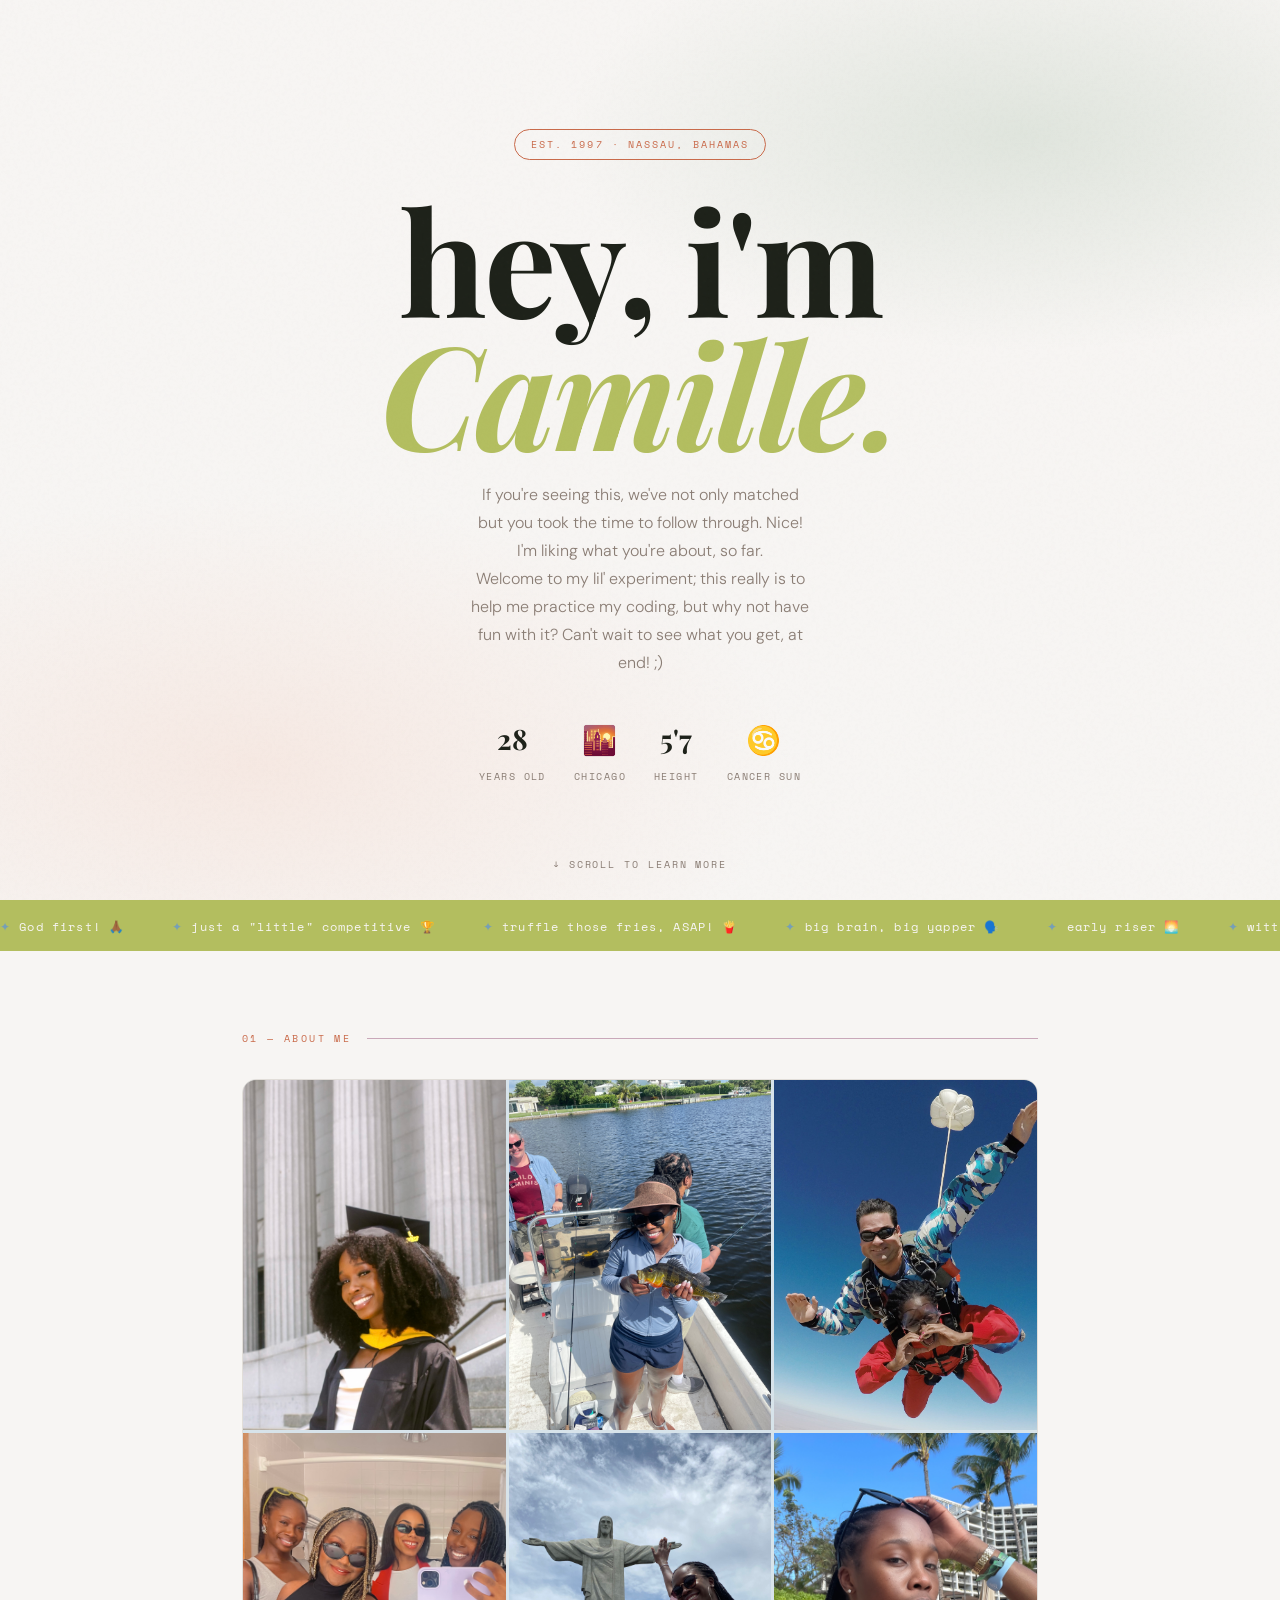
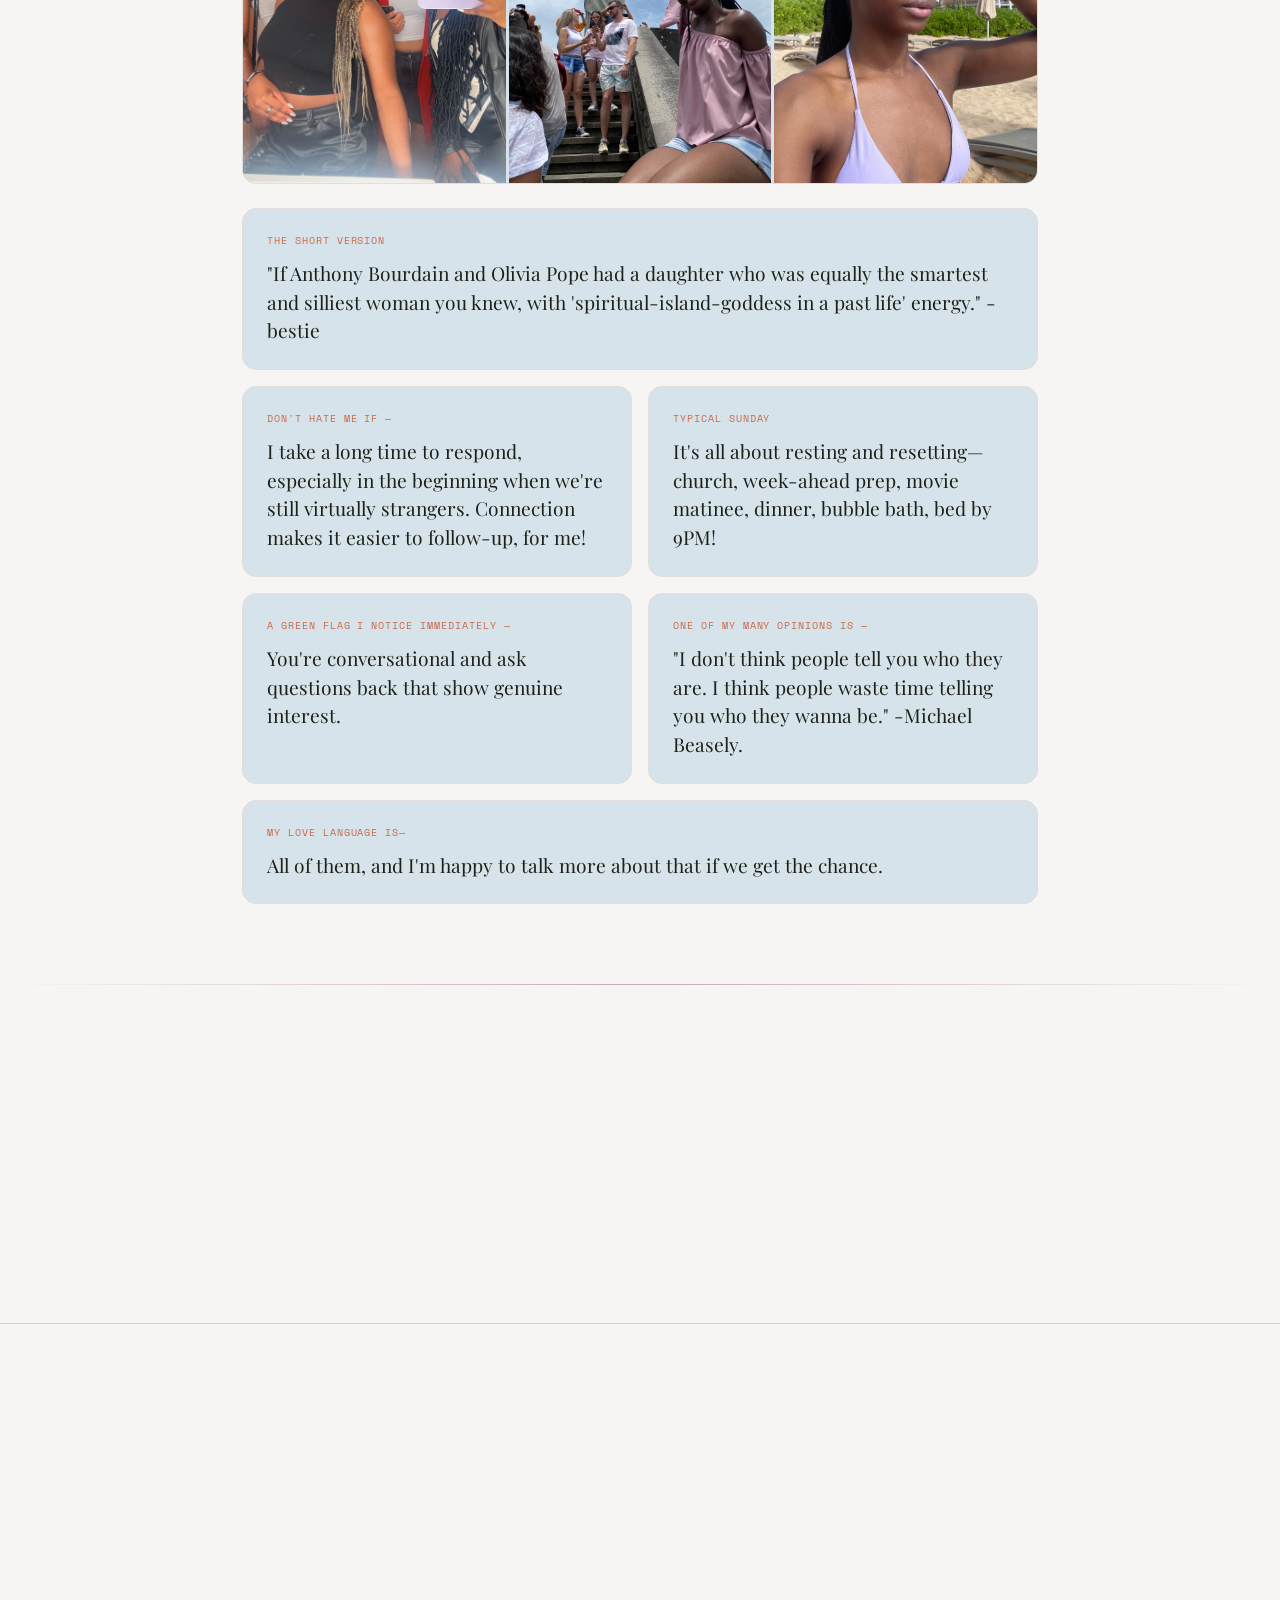
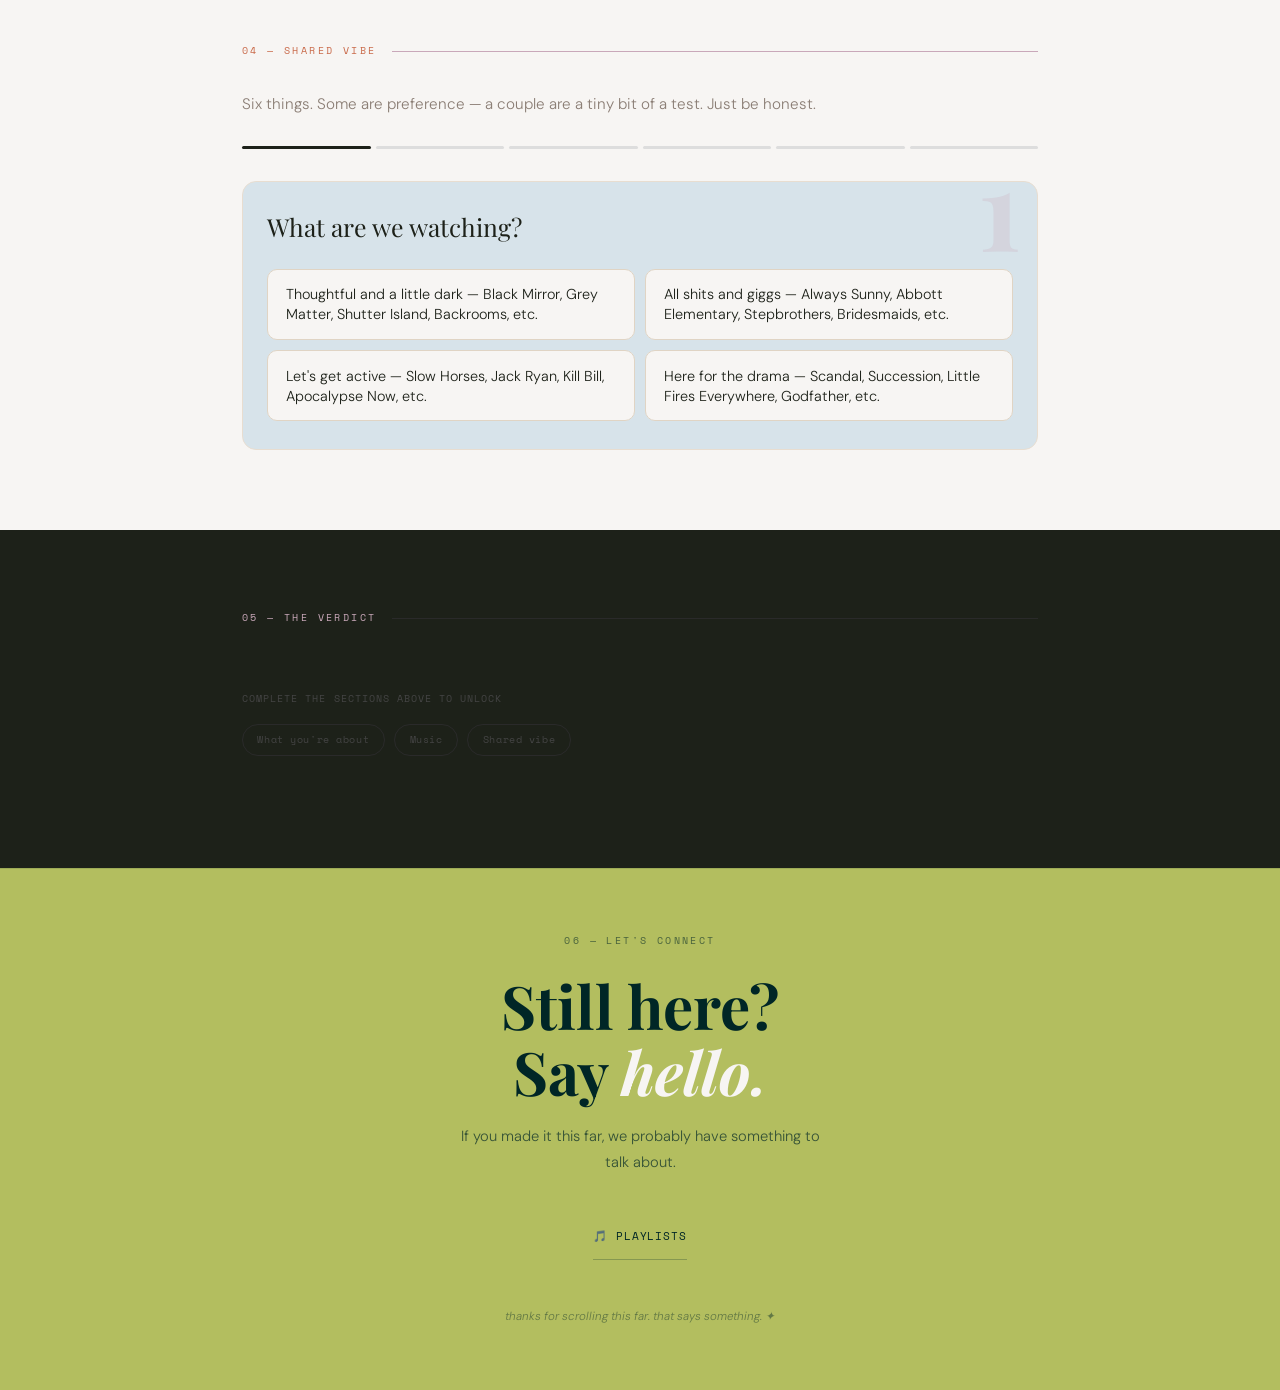
==== commit 2ec6e398: "Revise hero message and footer link text Updated hero section text and footer links." ====
--- a/index.html
+++ b/index.html
@@ -716,7 +716,9 @@
 <section class="hero">
   <div class="hero-tag">est. 1997 · Nassau, Bahamas</div>
   <h1 class="hero-name">hey, i'm<br><em>Camille.</em></h1>
-  <p class="hero-sub">Congratulations on making it here! If you're seeing this, we've not only matched but you took the time to follow through. Nice! I'm liking what you're about, so far. Welcome to my lil' experiment. I hope you have fun! ;) </p>
+  <p class="hero-sub">If you're seeing this, we've not only matched but you took the time to follow through. Nice! I'm liking what you're about, so far. 
+     <br>
+    Welcome to my lil' experiment; this really is to help me practice my coding, but why not have fun with it? Can't wait to see what you get, at end! ;) </p>
   <div class="hero-stats">
     <div class="stat">
       <span class="stat-num">28</span>
@@ -870,7 +872,7 @@
         <div class="rs-item"><div class="rs-num" id="rTScore">—</div><div class="rs-label">Trivia</div></div>
         <div class="rs-item"><div class="rs-num" id="rOverall" style="color:var(--highlight)">—</div><div class="rs-label">Overall ✦</div></div>
       </div>
-      <p class="r-cta" id="rCta">Curious? → <a href="https://www.instagram.com/camilleminns">@camilleminns</a></p>
+      <p class="r-cta" id="rCta">Send me a screenshot of your results! Remember, this is only </p>
     </div>
   </div>
 </section>
@@ -880,8 +882,7 @@
   <h2 class="footer-headline">Still here?<br>Say <em>hello.</em></h2>
   <p class="footer-sub">If you made it this far, we probably have something to talk about.</p>
   <div class="footer-links">
-    <a href="https://instagram.com/camilleminns" class="footer-link">📷 Instagram</a>
-    <a href="https://open.spotify.com/user/12152487405/playlists" class="footer-link">🎵 Playlist</a>
+    <a href="https://open.spotify.com/user/12152487405/playlists" class="footer-link">🎵 Playlists</a>
   </div>
   <p class="footer-fine">thanks for scrolling this far. that says something. ✦</p>
 </footer>
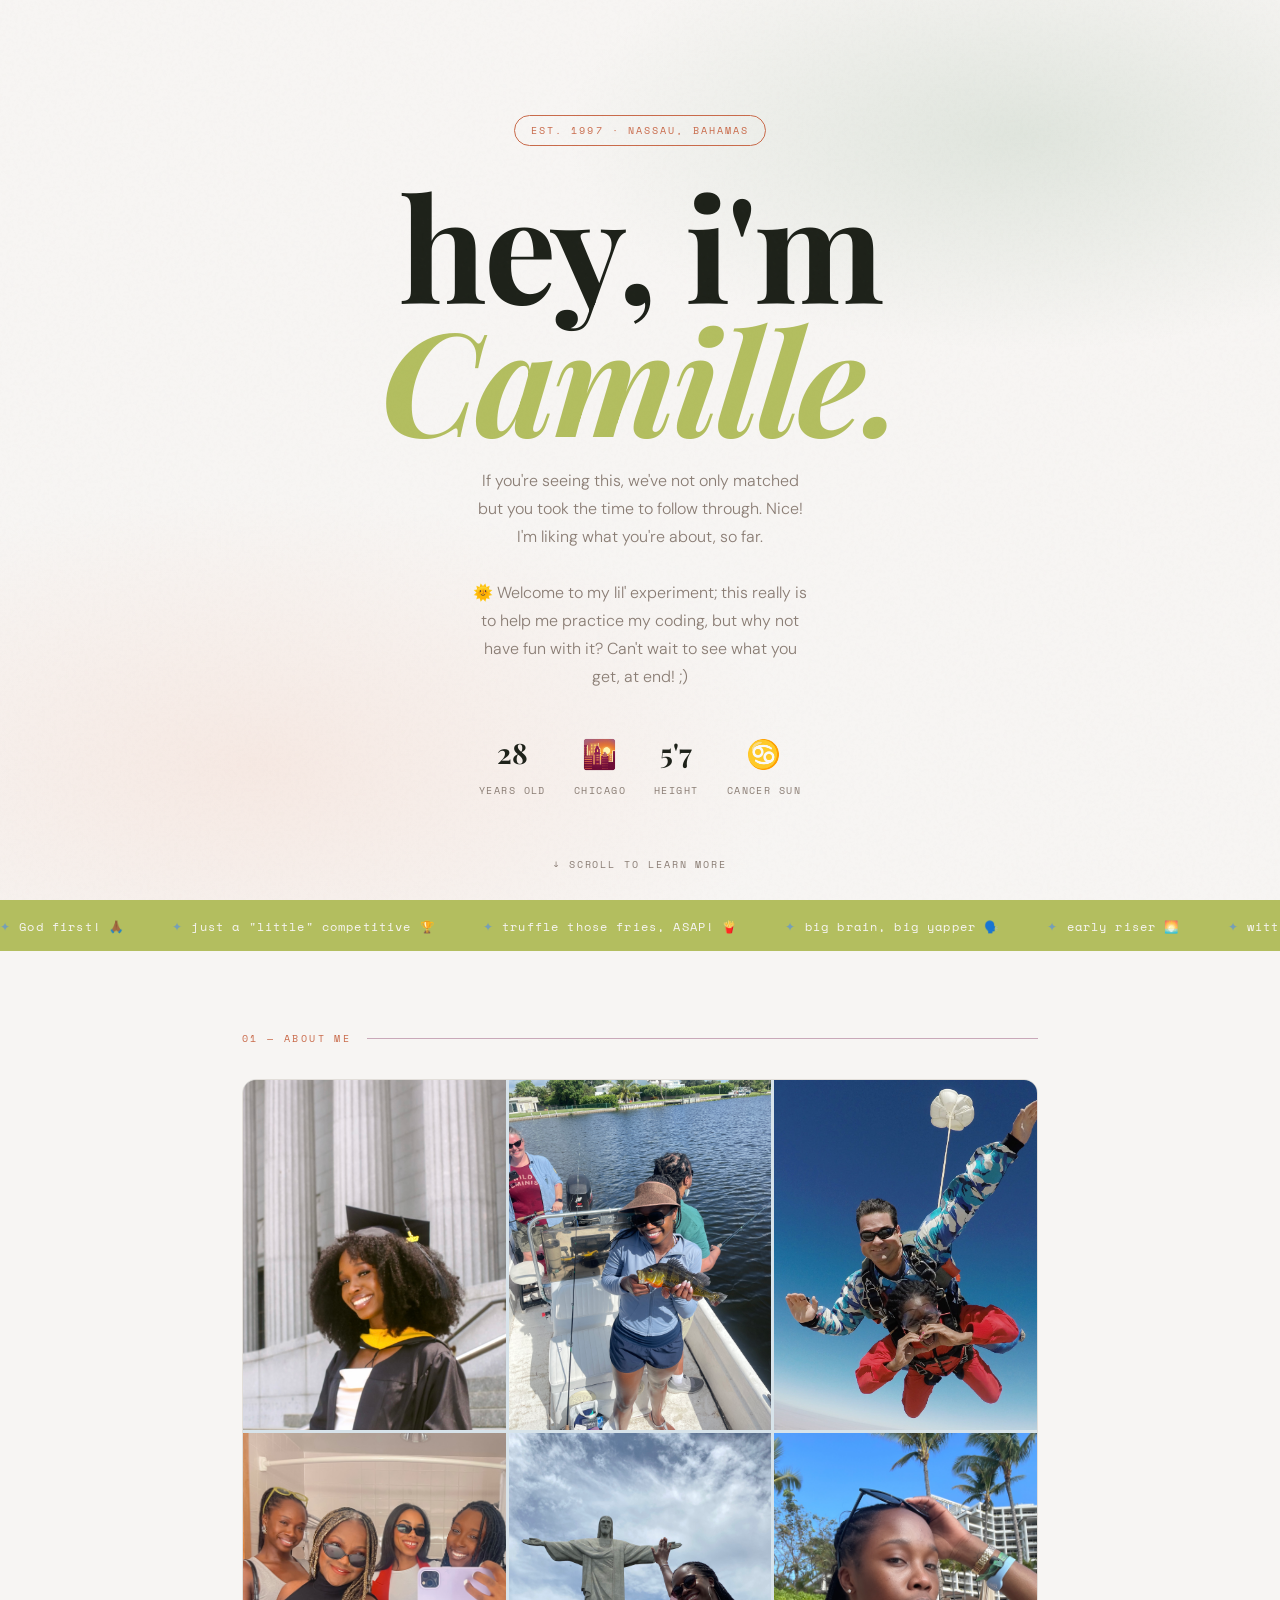
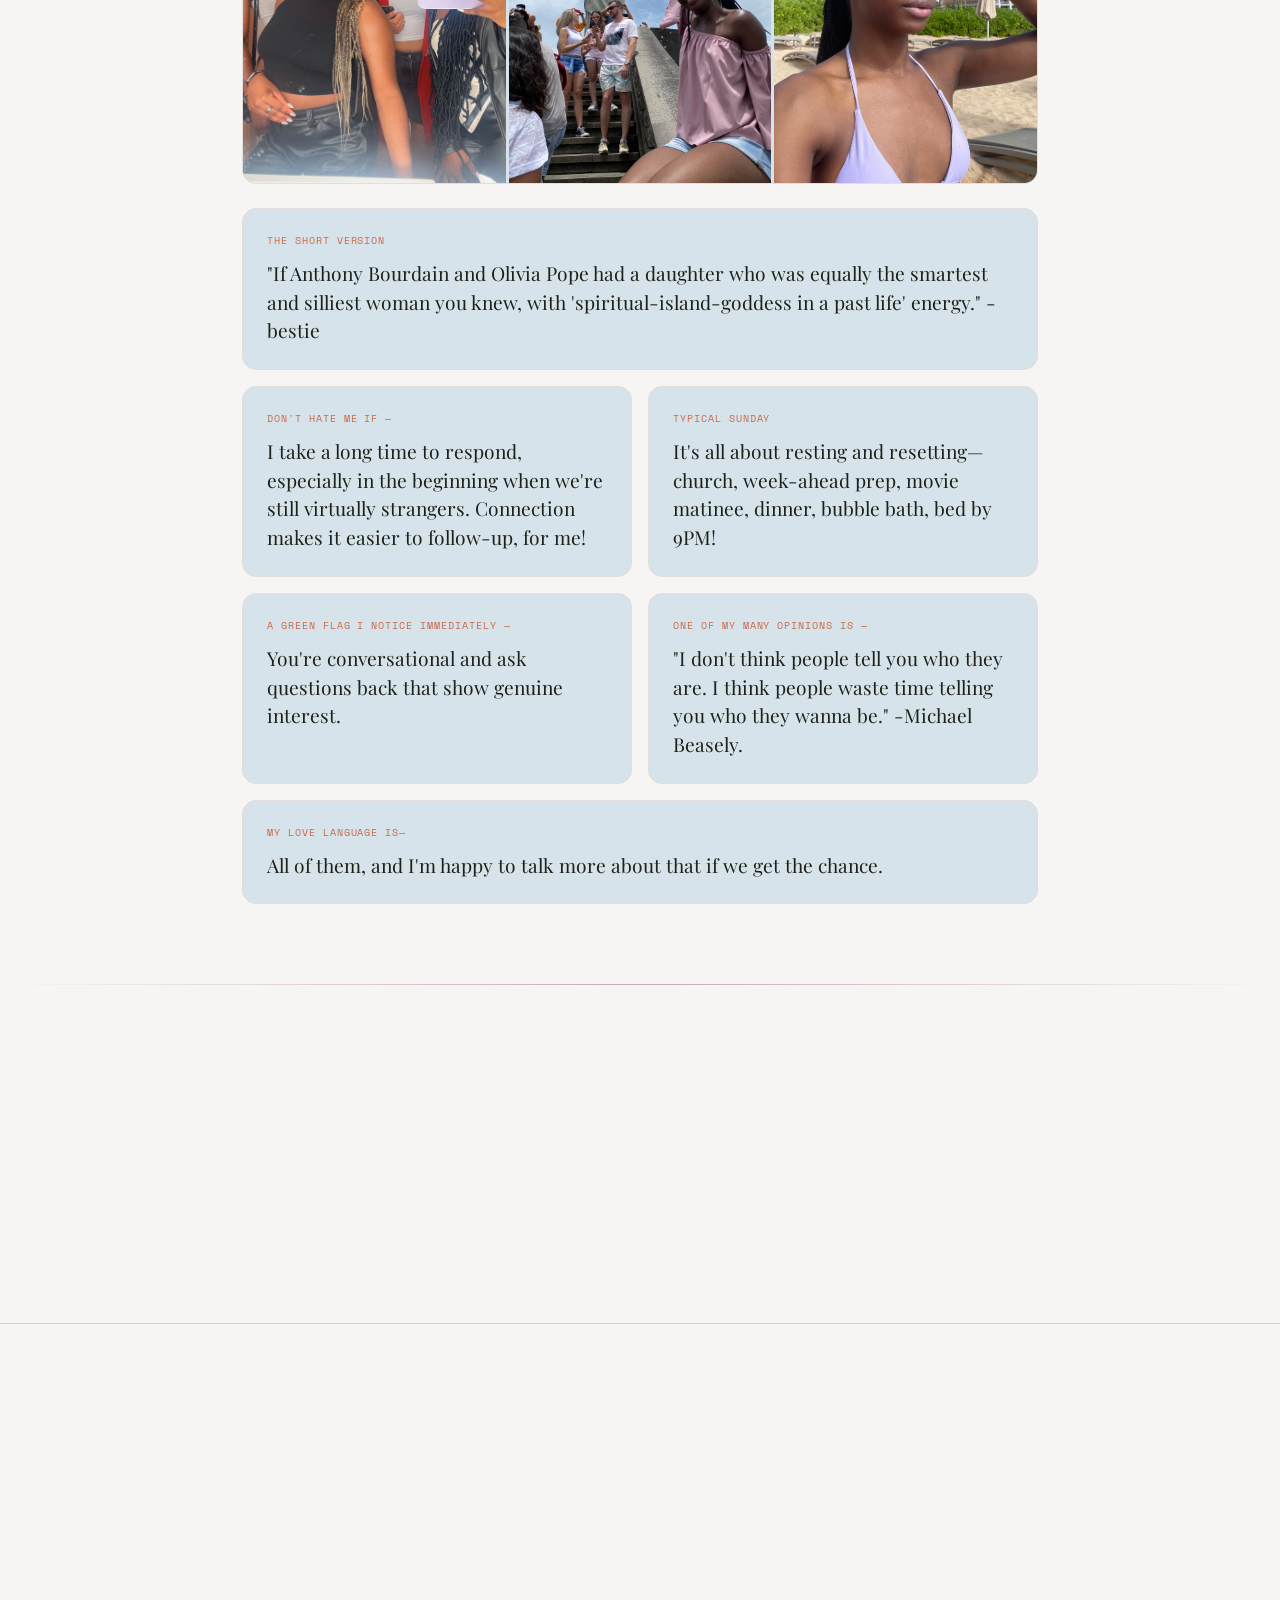
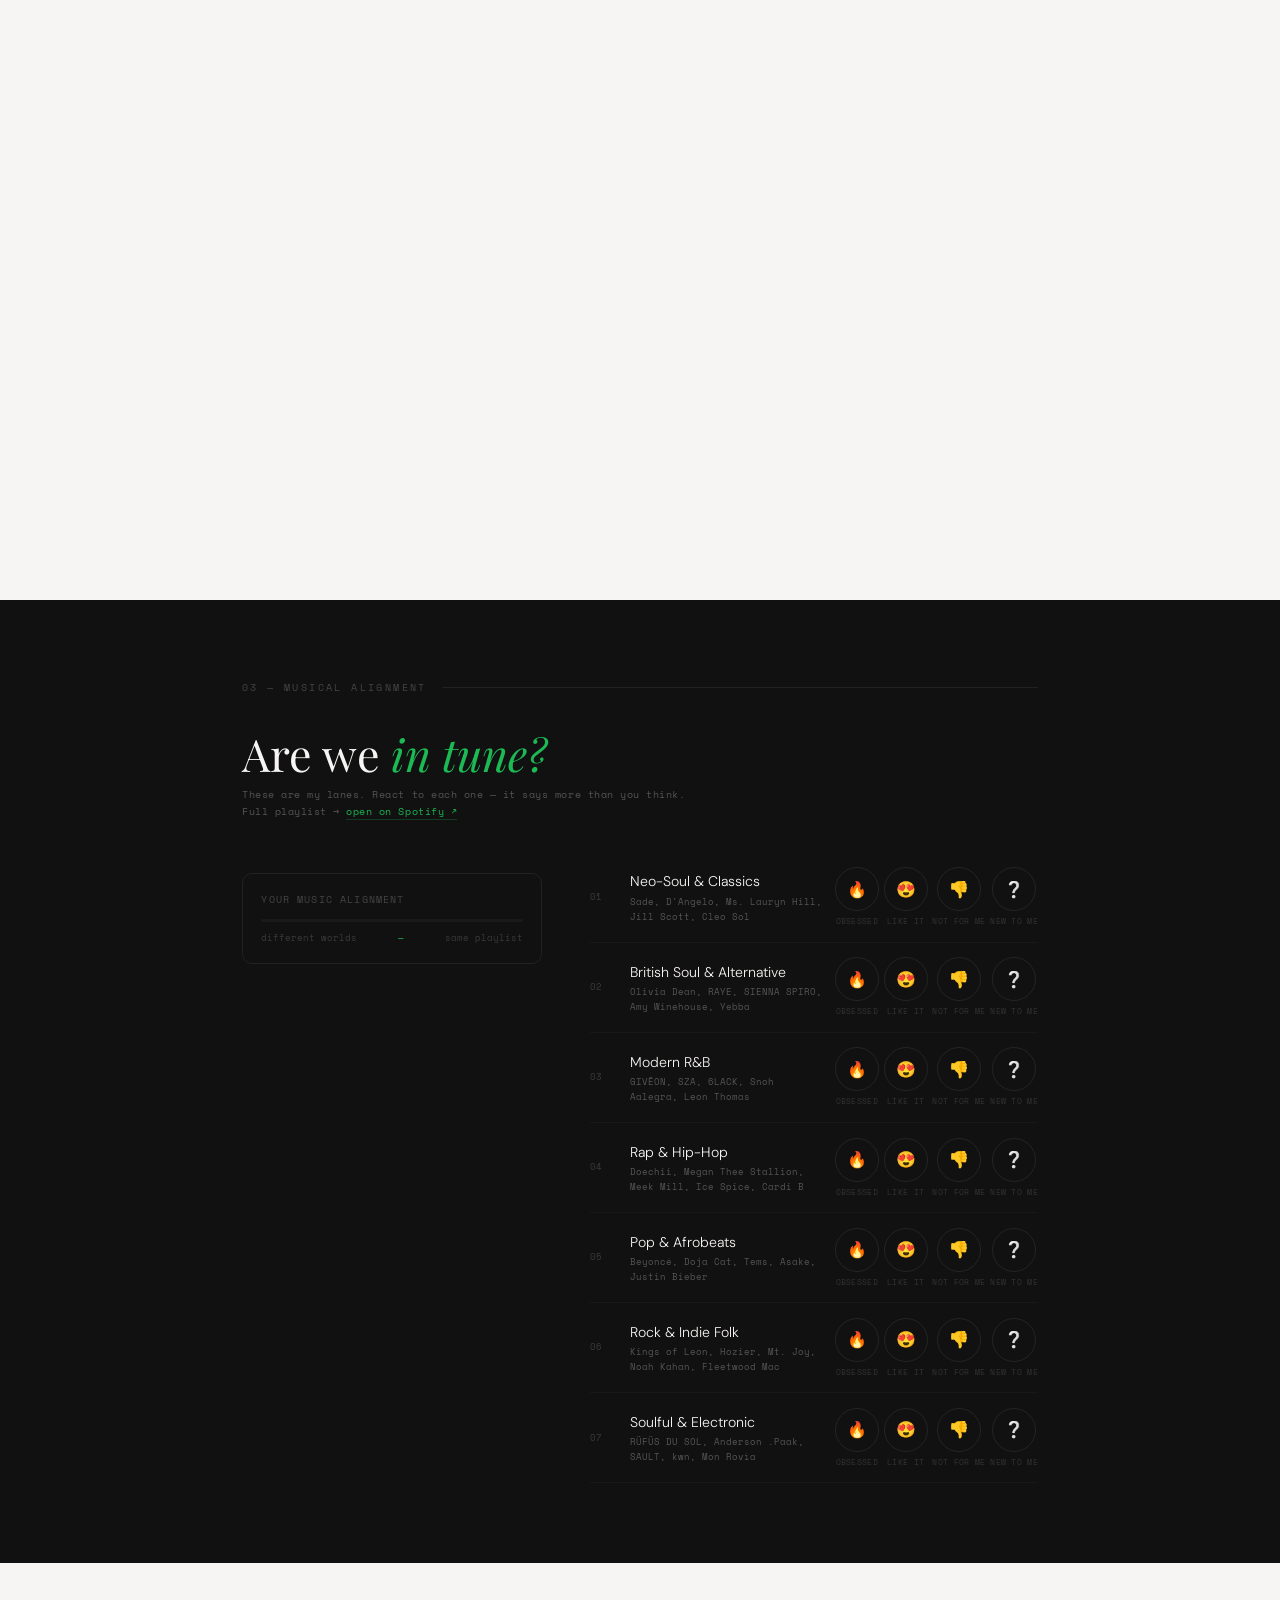
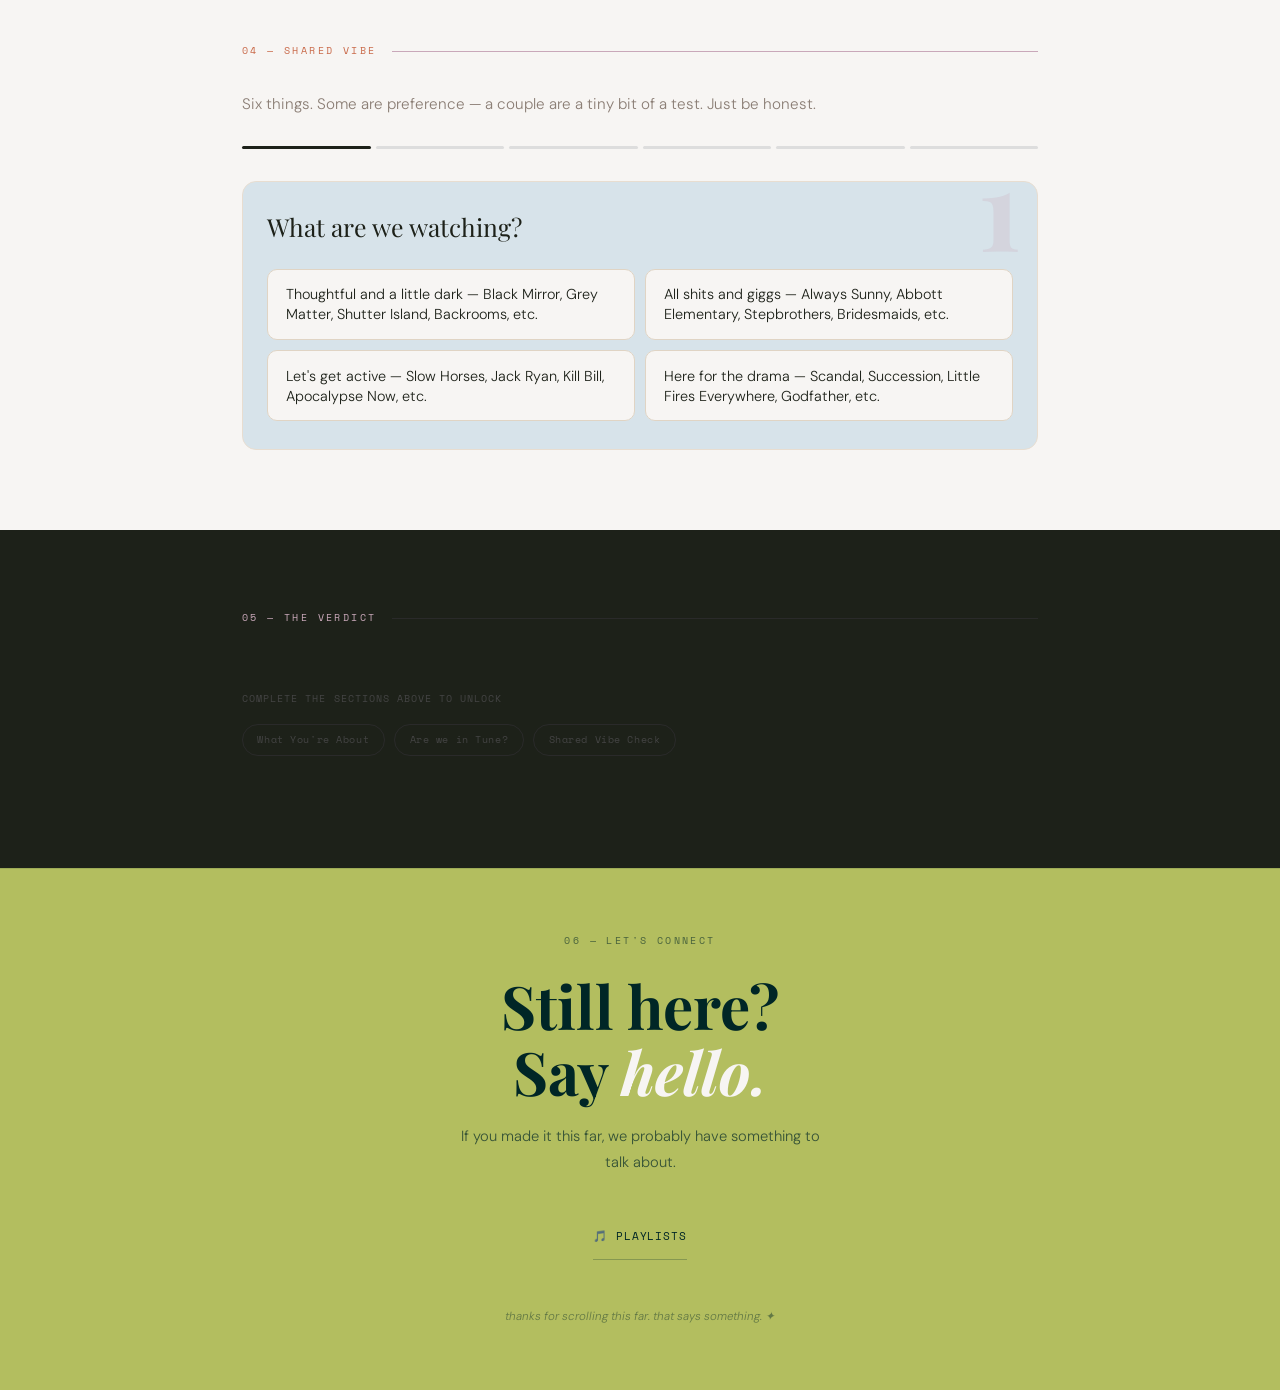
==== commit 92d69533: "Update hero section and result call-to-action text" ====
--- a/index.html
+++ b/index.html
@@ -718,6 +718,7 @@
   <h1 class="hero-name">hey, i'm<br><em>Camille.</em></h1>
   <p class="hero-sub">If you're seeing this, we've not only matched but you took the time to follow through. Nice! I'm liking what you're about, so far. 
      <br>
+     <br> 🌞
     Welcome to my lil' experiment; this really is to help me practice my coding, but why not have fun with it? Can't wait to see what you get, at end! ;) </p>
   <div class="hero-stats">
     <div class="stat">
@@ -857,9 +858,9 @@
     <div class="not-ready" id="notReady">
       <p class="nr-text">Complete the sections above to unlock</p>
       <div class="chips">
-        <span class="chip" id="chipVal">What you're about</span>
-        <span class="chip" id="chipMusic">Music</span>
-        <span class="chip" id="chipTrivia">Shared vibe</span>
+        <span class="chip" id="chipVal">What You're About</span>
+        <span class="chip" id="chipMusic">Are we in Tune?</span>
+        <span class="chip" id="chipTrivia">Shared Vibe Check</span>
       </div>
     </div>
     <div class="result-gate" id="resultGate">
@@ -872,7 +873,7 @@
         <div class="rs-item"><div class="rs-num" id="rTScore">—</div><div class="rs-label">Trivia</div></div>
         <div class="rs-item"><div class="rs-num" id="rOverall" style="color:var(--highlight)">—</div><div class="rs-label">Overall ✦</div></div>
       </div>
-      <p class="r-cta" id="rCta">Send me a screenshot of your results! Remember, this is only </p>
+      <p class="r-cta" id="rCta">Let me know your results, and remember, this really is all for fun! ;)</p>
     </div>
   </div>
 </section>
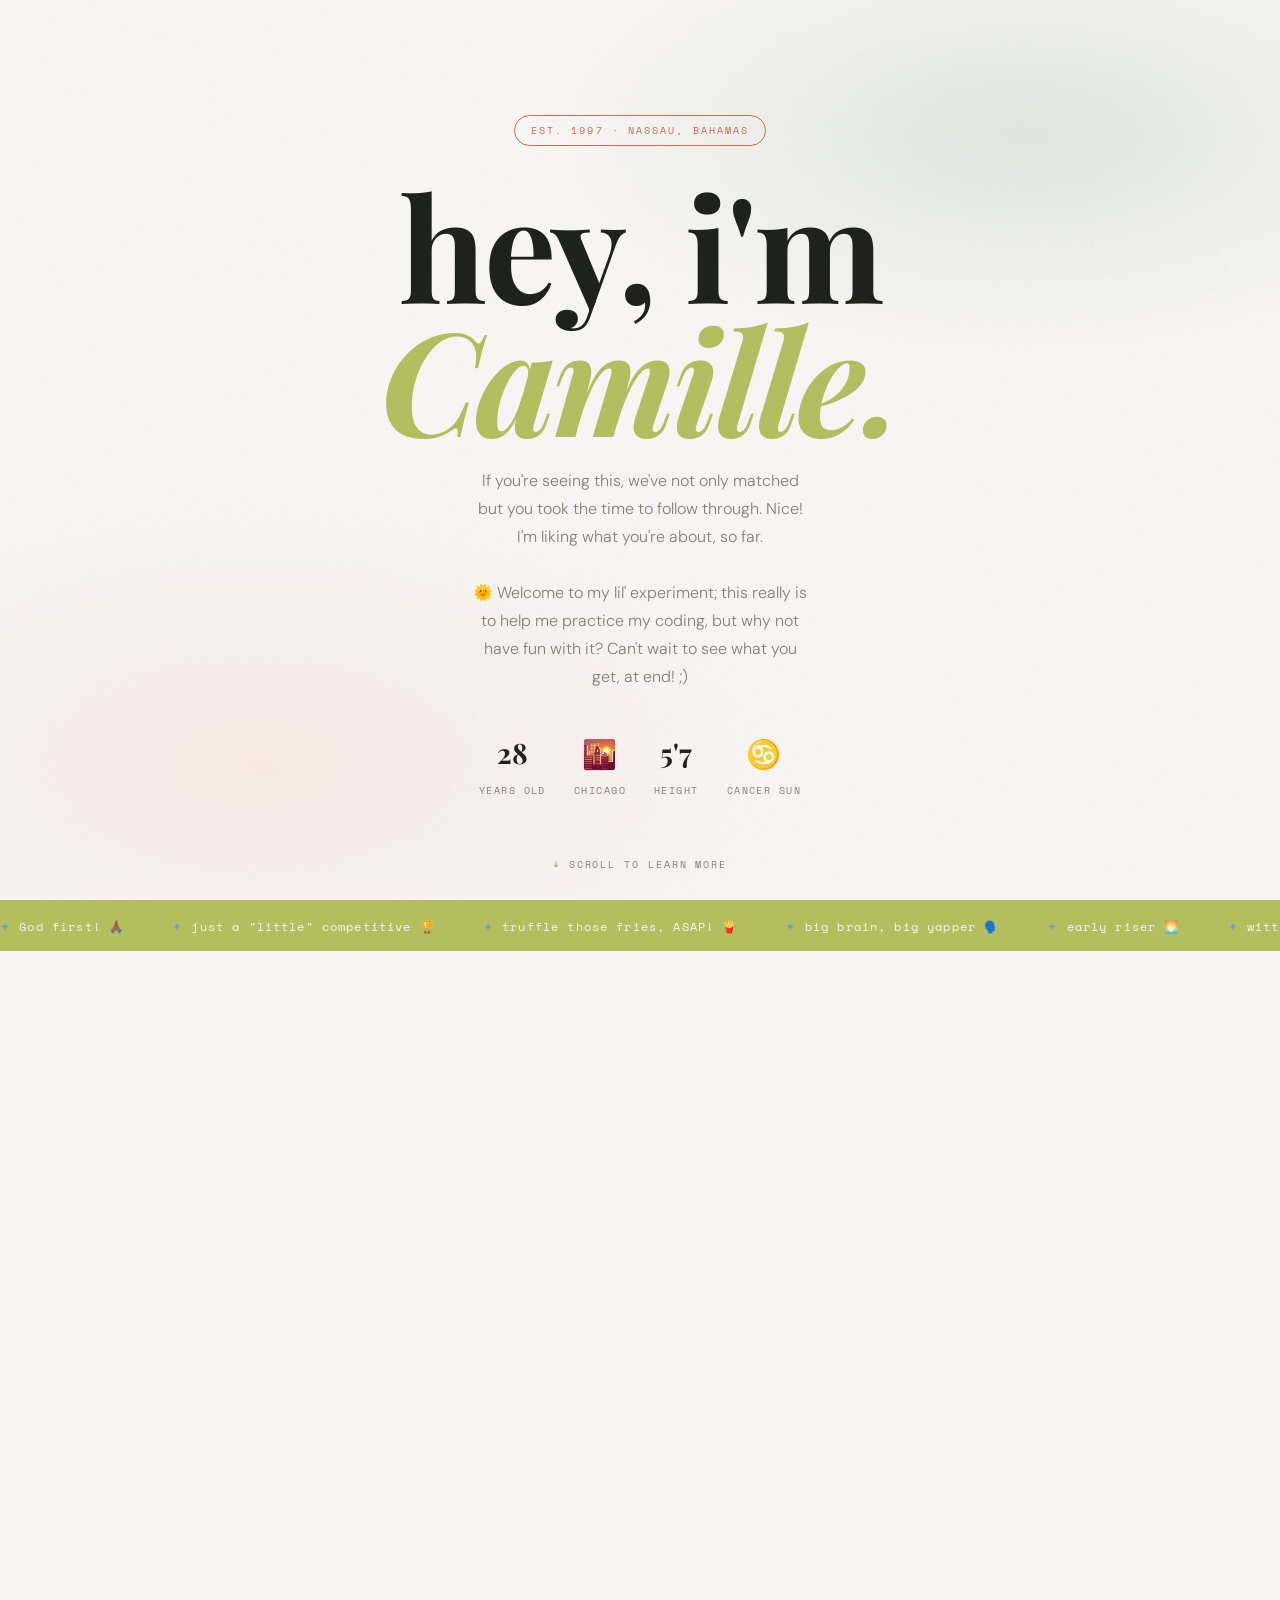
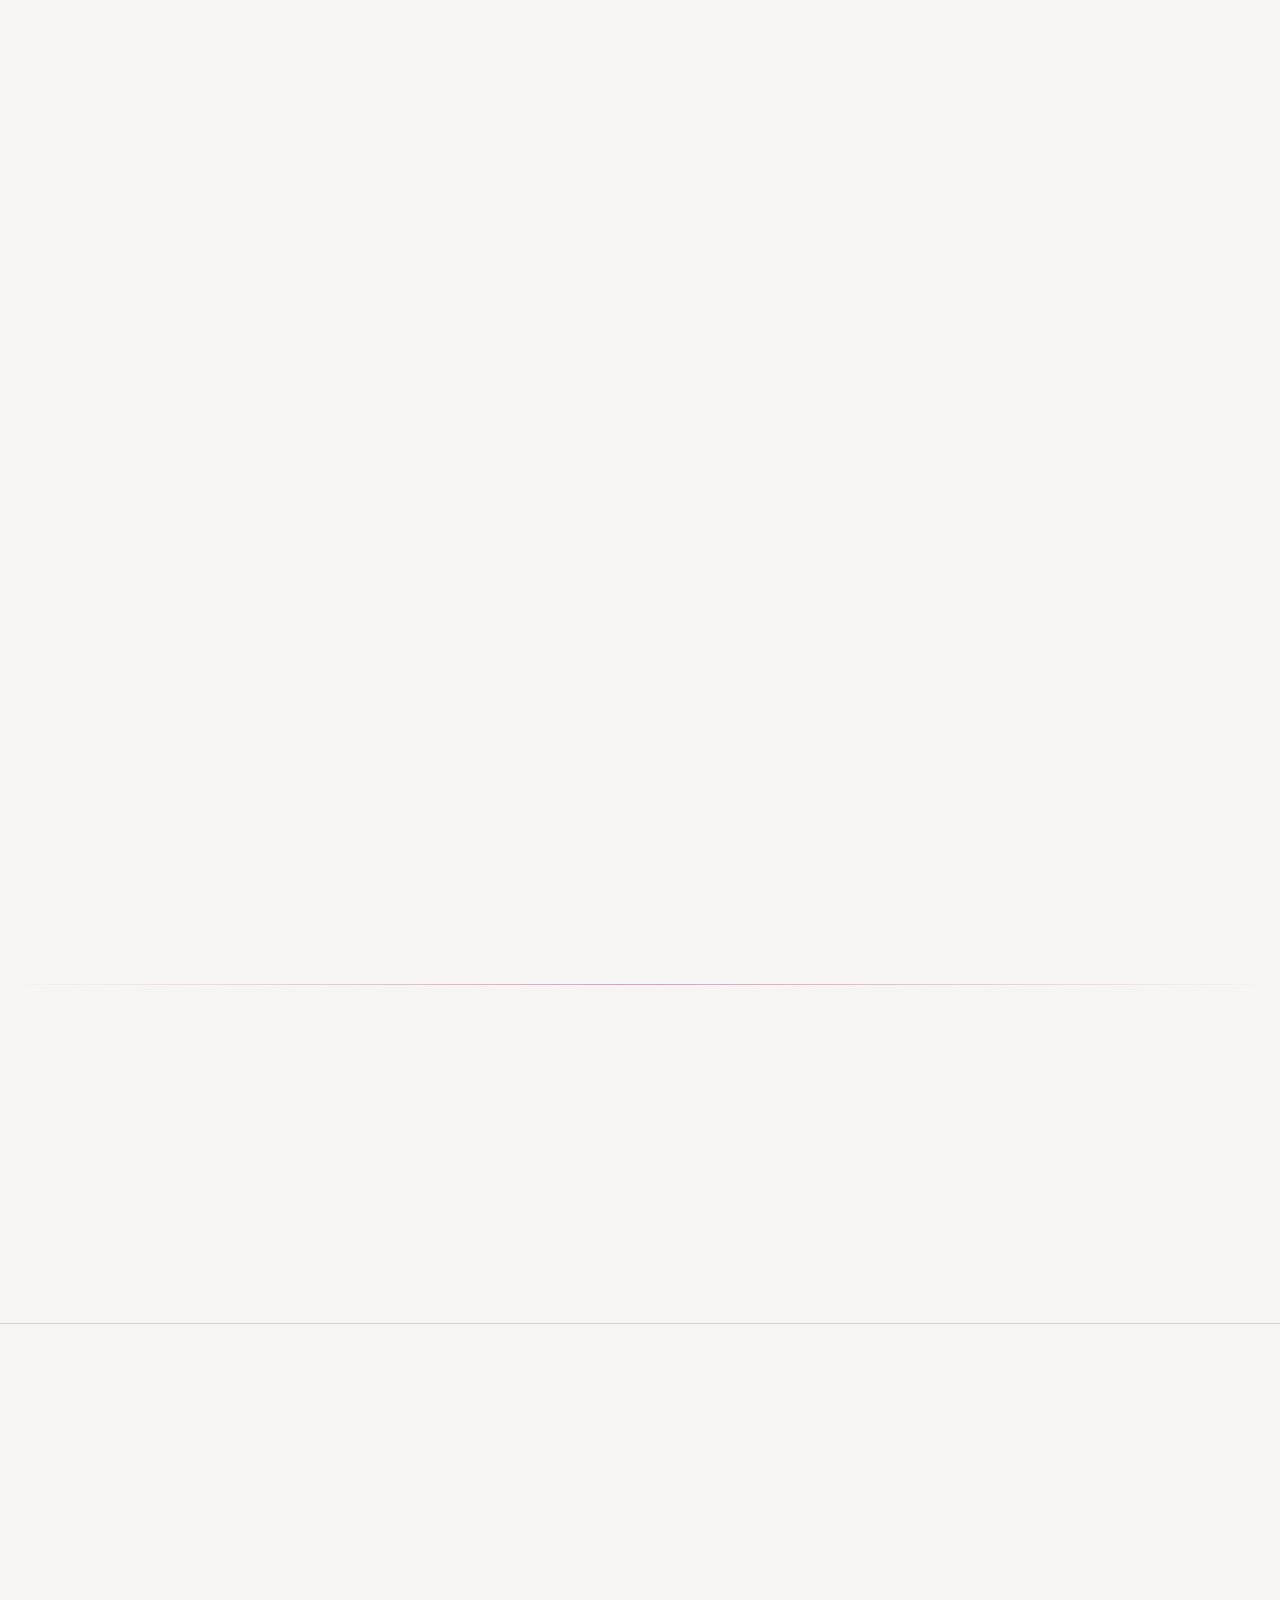
==== commit 58c9bbea: "Update call-to-action text in index.html" ====
--- a/index.html
+++ b/index.html
@@ -1201,9 +1201,9 @@
   document.getElementById('rOverall').textContent = overall + '%';
   var ctaEl = document.getElementById('rCta');
   if (tier.cta === 'phone') {
-    ctaEl.innerHTML = 'Here\'s my number. You should do something worthwhile with it. → <a href="tel:' + MY_PHONE + '">' + MY_PHONE + '</a>';
+    ctaEl.innerHTML = 'Here's my number. You should do something worthwhile with it. → <a href="tel:' + MY_PHONE + '">' + MY_PHONE + '</a>';
   } else {
-    ctaEl.innerHTML = 'Curious? → <a href="https://www.instagram.com/camilleminns">@camilleminns</a>';
+    ctaEl.innerHTML = 'Well, what'd you get? Let me know';
   }
   document.getElementById('notReady').style.display  = 'none';
   document.getElementById('resultGate').classList.add('show');
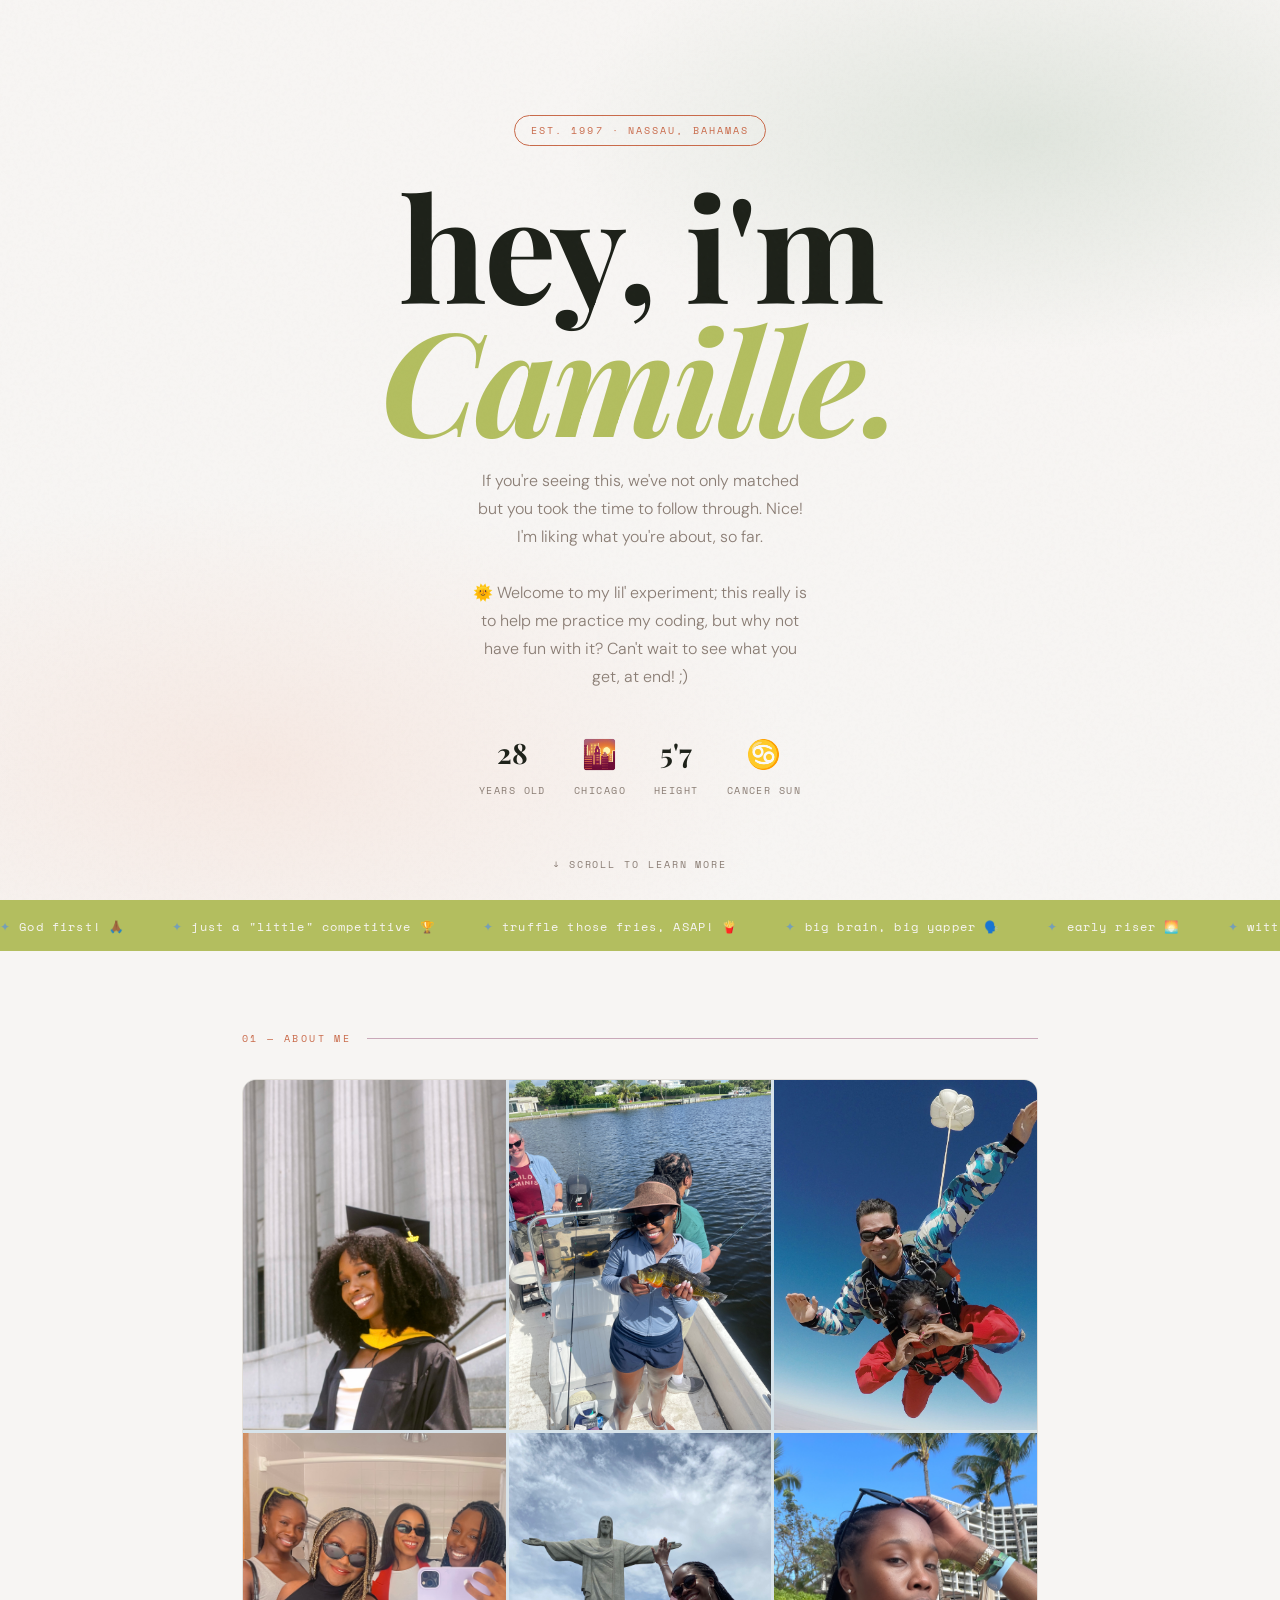
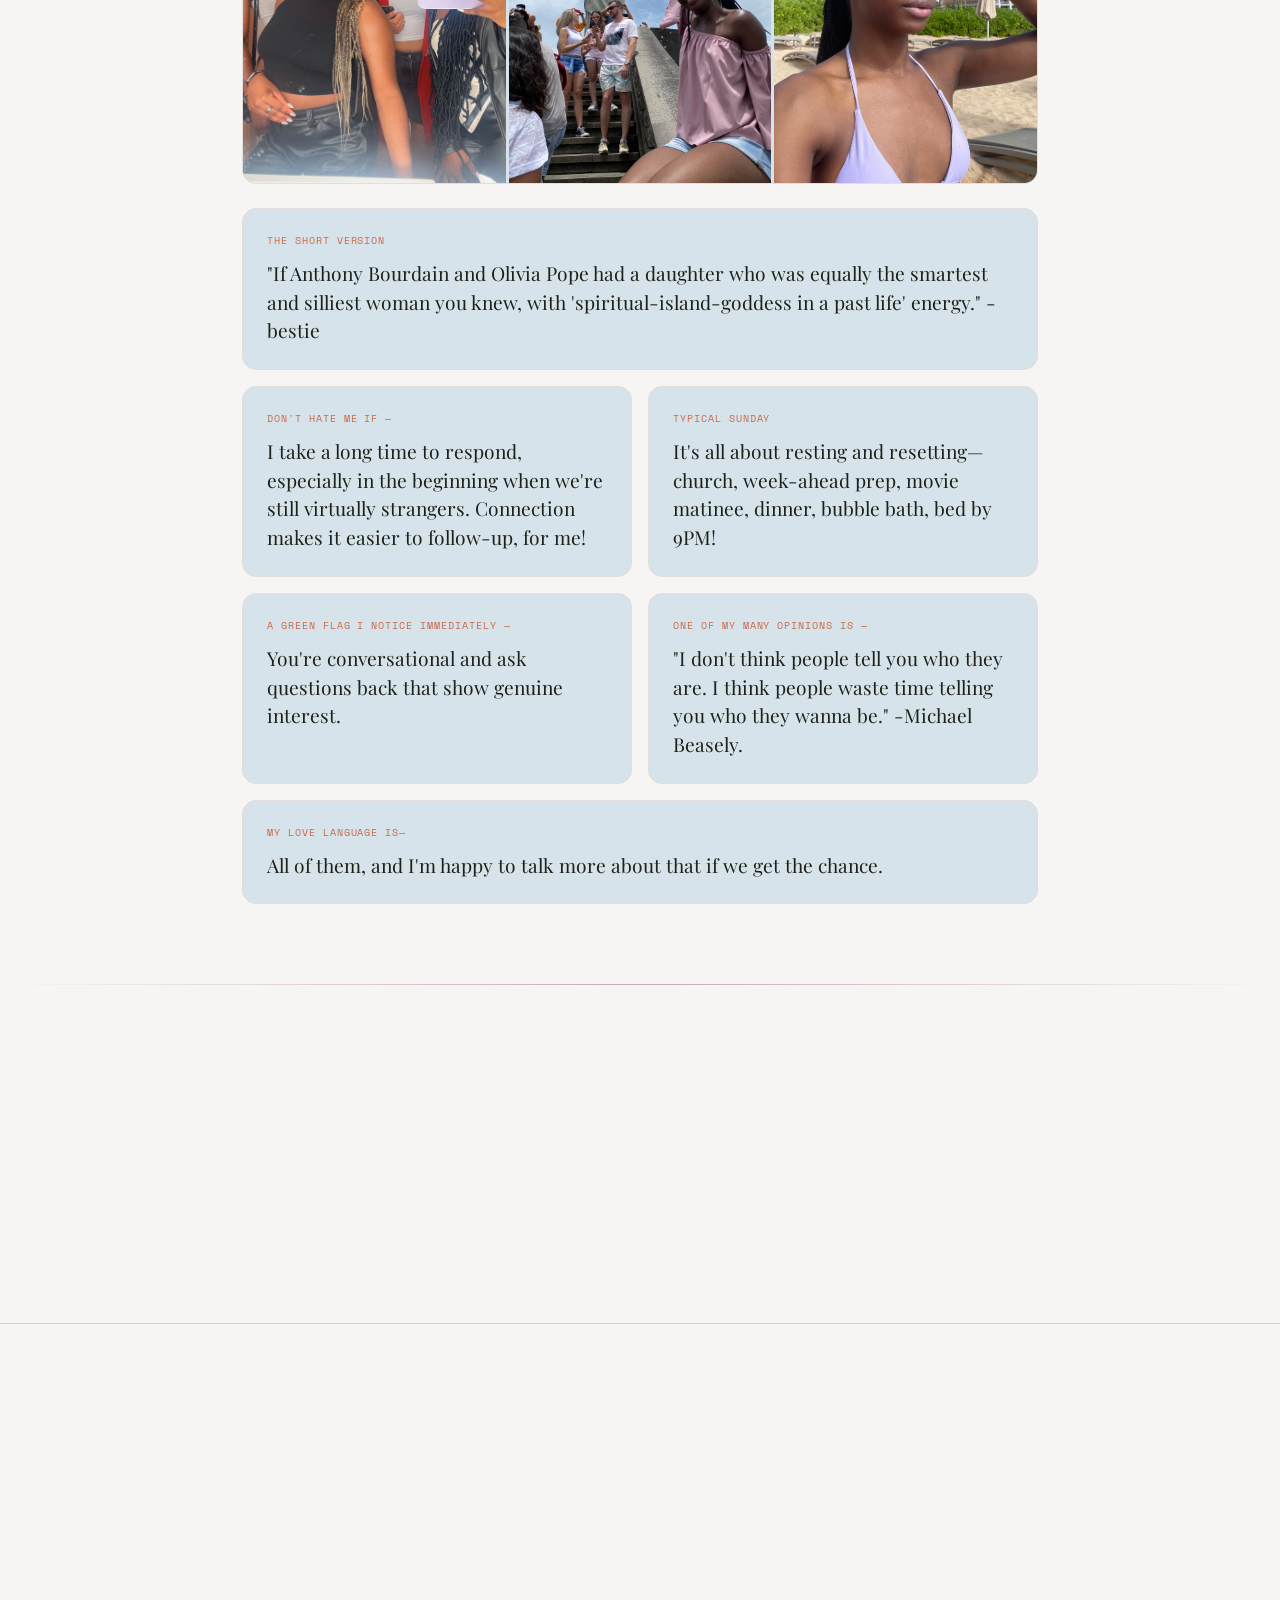
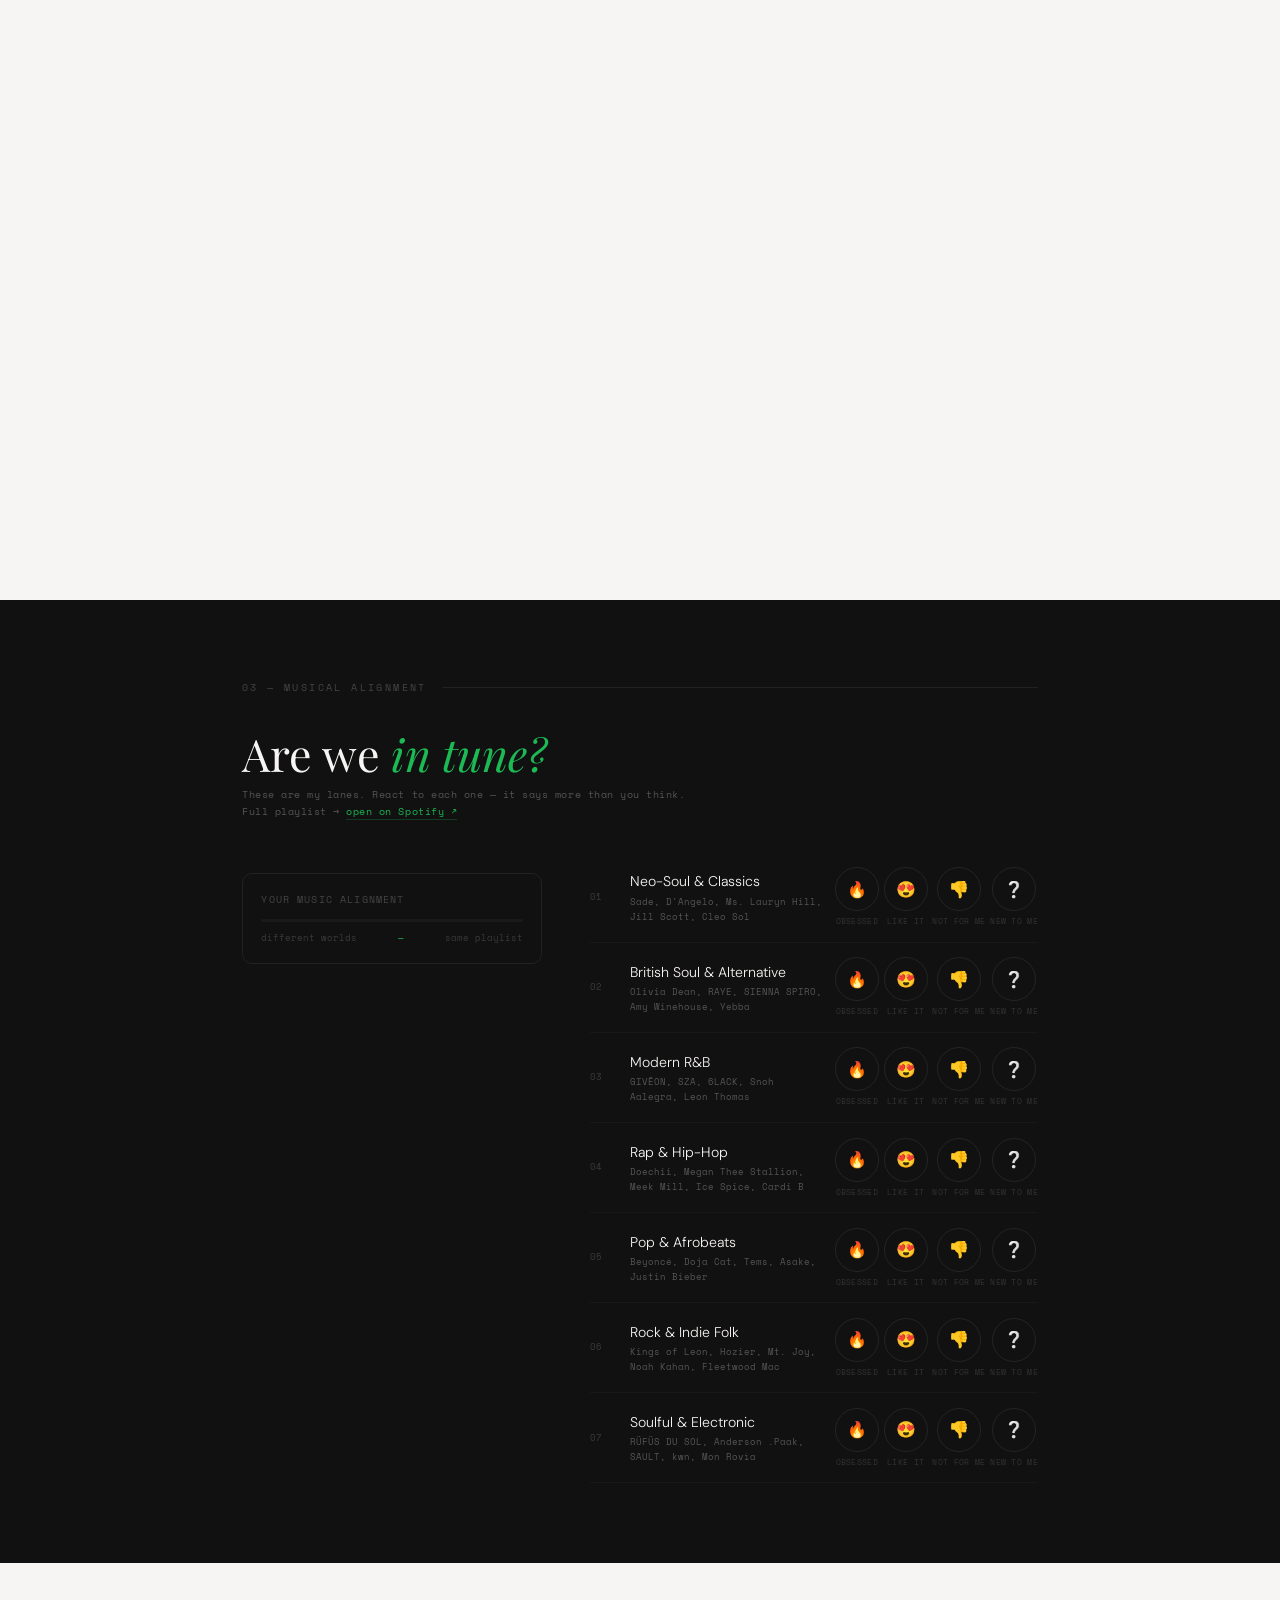
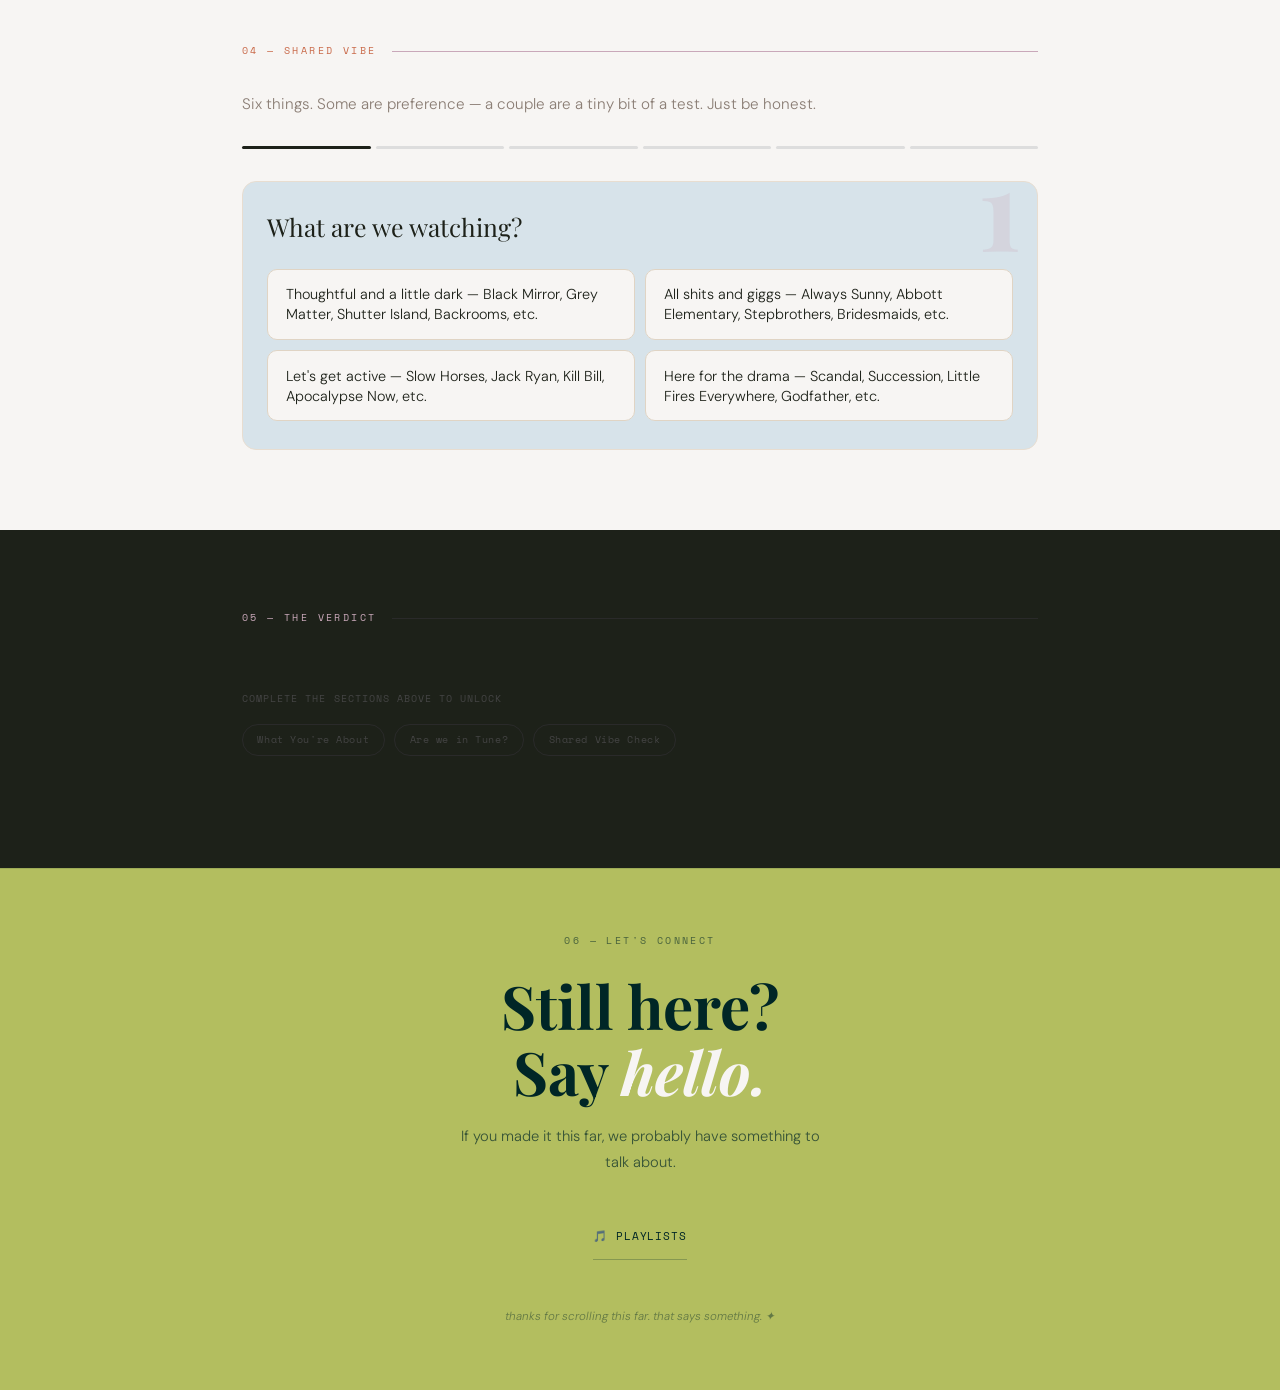
==== commit 999abbf1: "Fix formatting issues in call-to-action text" ====
--- a/index.html
+++ b/index.html
@@ -1201,14 +1201,13 @@
   document.getElementById('rOverall').textContent = overall + '%';
   var ctaEl = document.getElementById('rCta');
   if (tier.cta === 'phone') {
-    ctaEl.innerHTML = 'Here's my number. You should do something worthwhile with it. → <a href="tel:' + MY_PHONE + '">' + MY_PHONE + '</a>';
+    ctaEl.innerHTML = 'Here\'s my number. You should do something worthwhile with it. → <a href="tel:' + MY_PHONE + '">' + MY_PHONE + '</a>';
   } else {
-    ctaEl.innerHTML = 'Well, what'd you get? Let me know';
+    ctaEl.innerHTML = 'Well, what\'d you get? Let me know.';
   }
   document.getElementById('notReady').style.display  = 'none';
   document.getElementById('resultGate').classList.add('show');
 }
-
 function markChip(id) {
   const el = document.getElementById(id);
   el.classList.add('done');
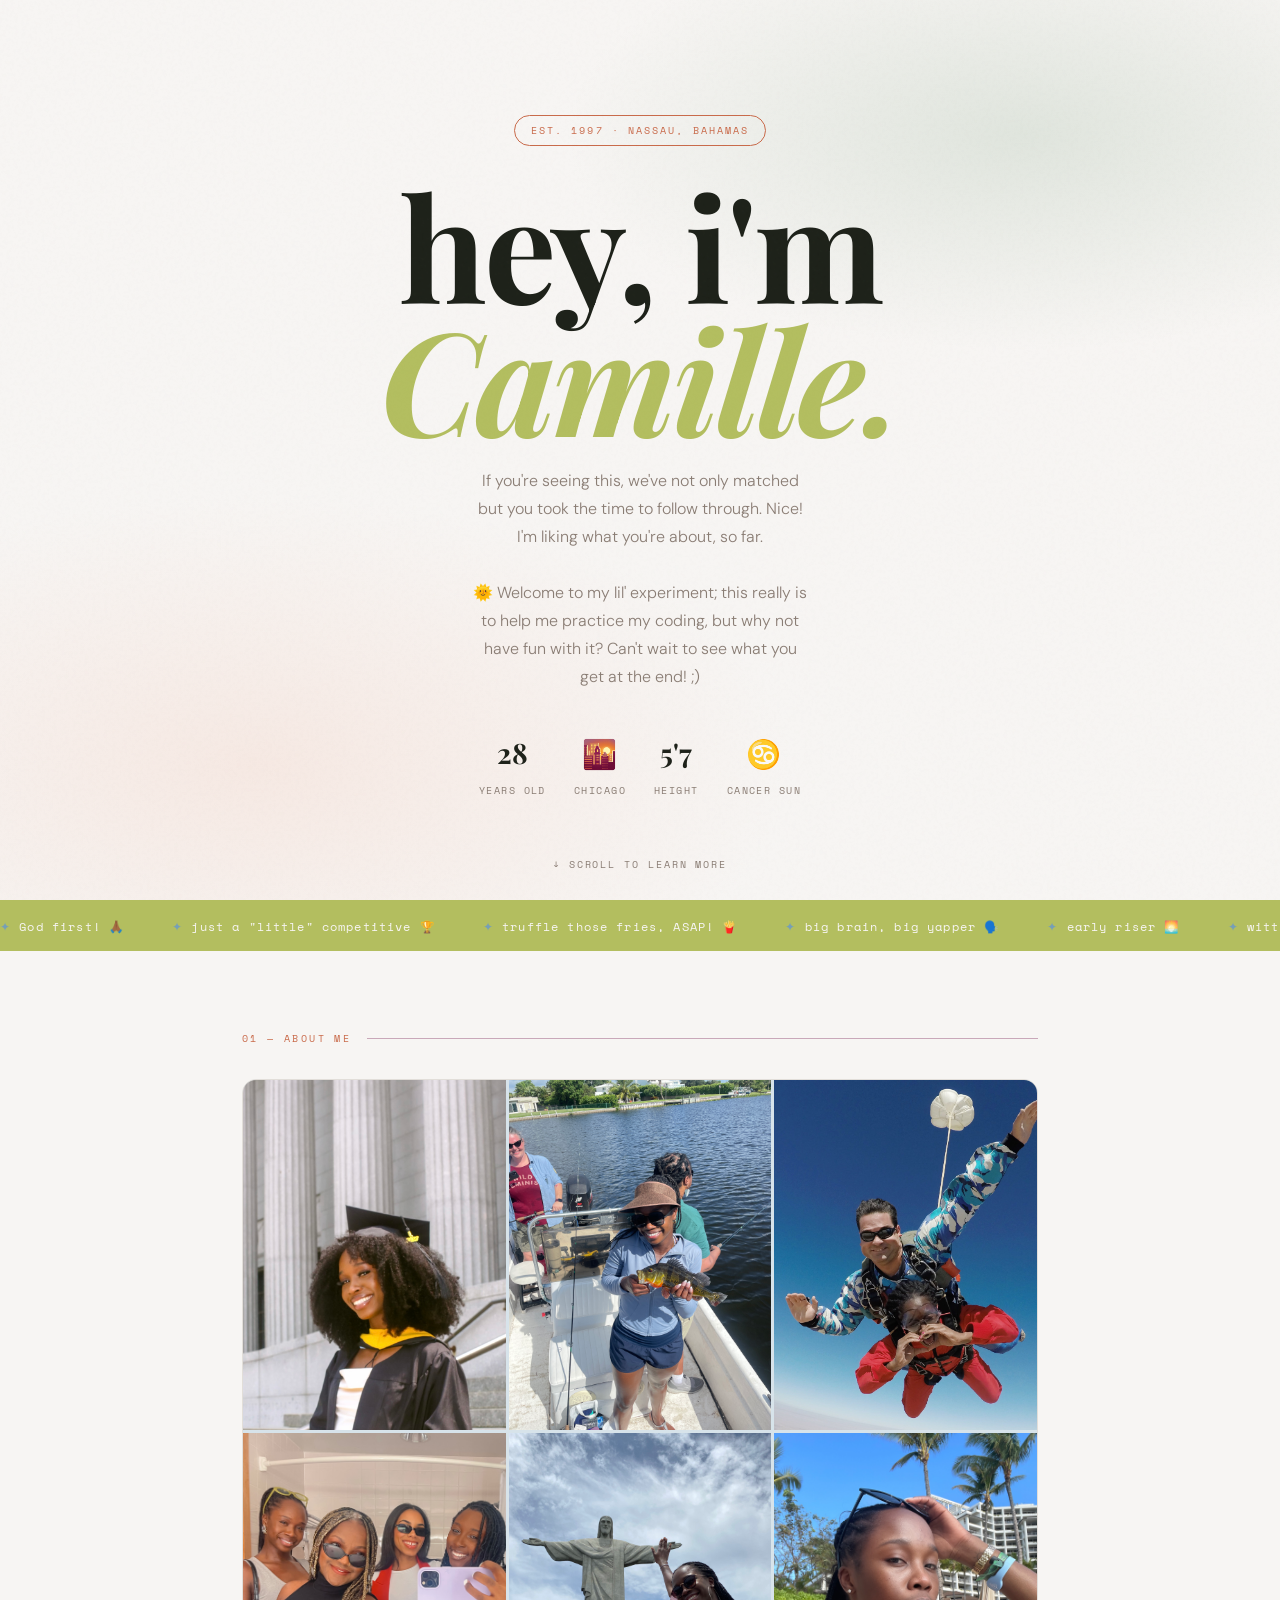
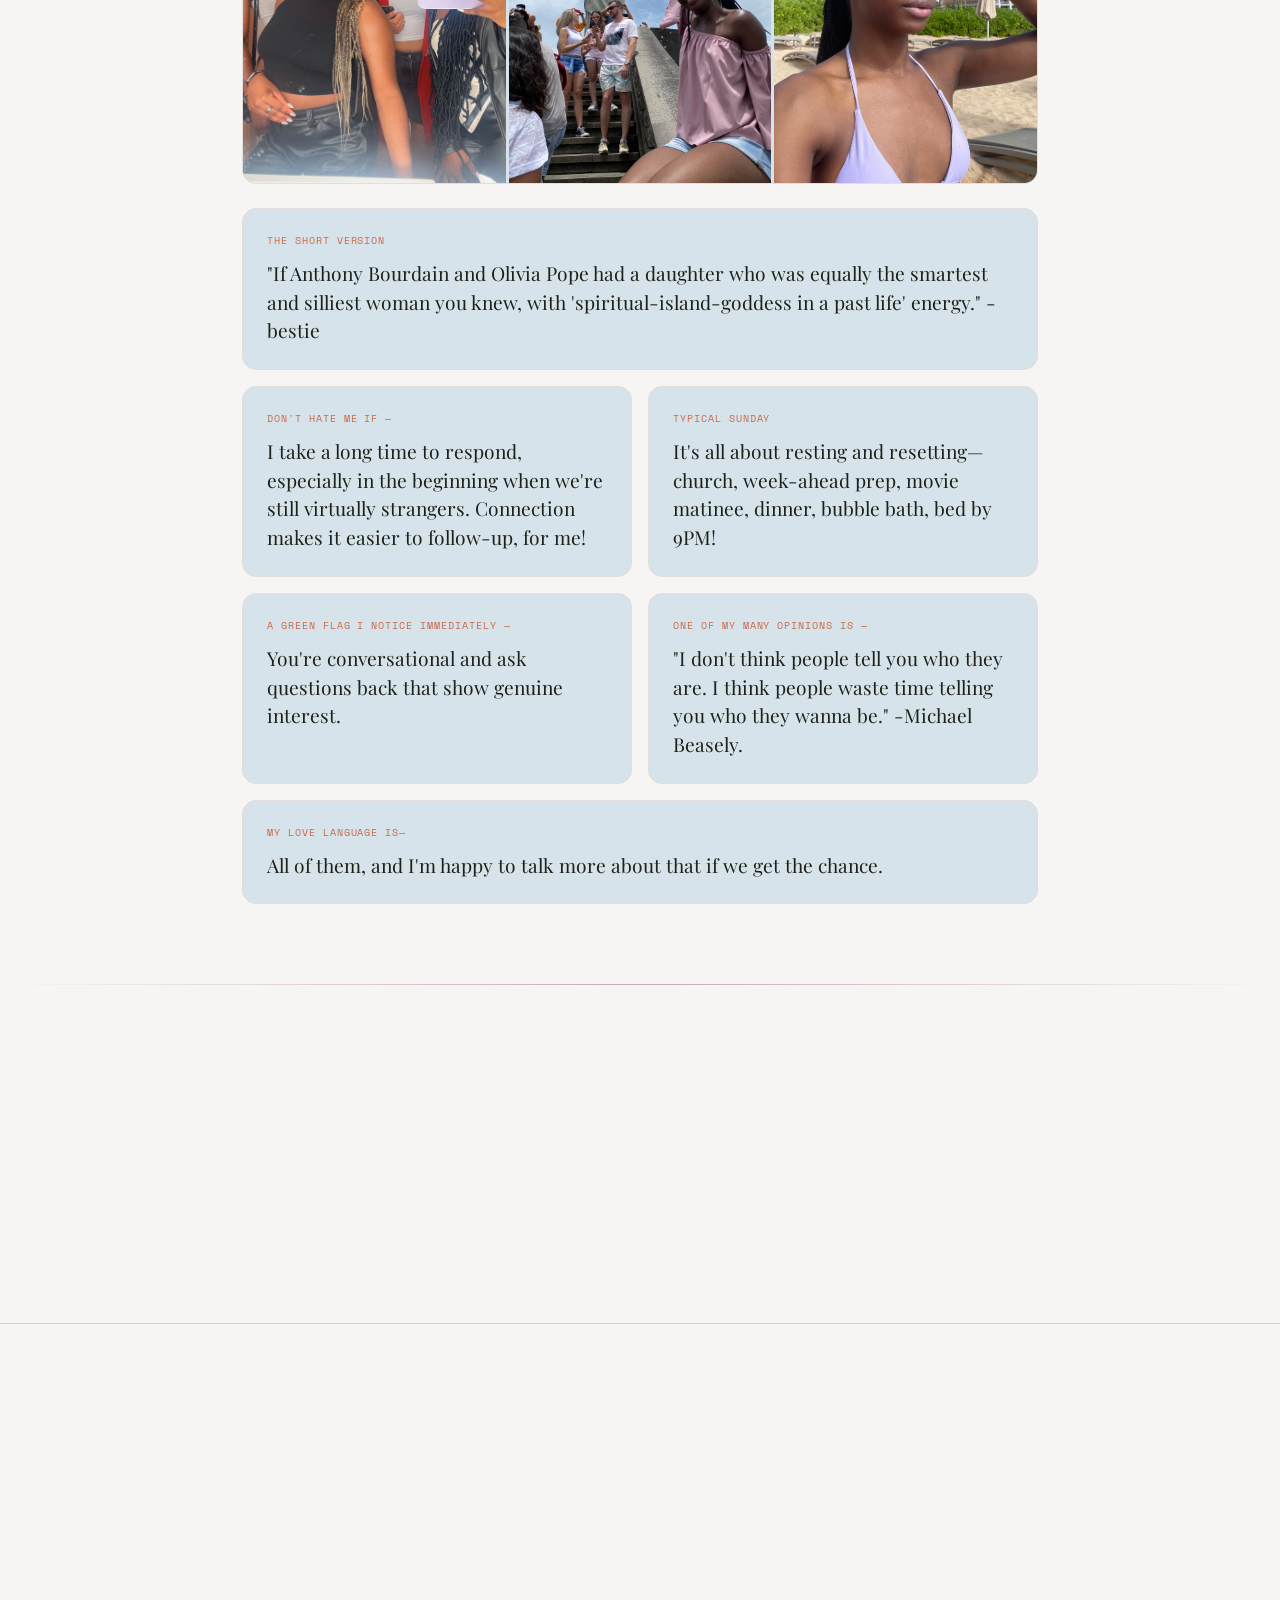
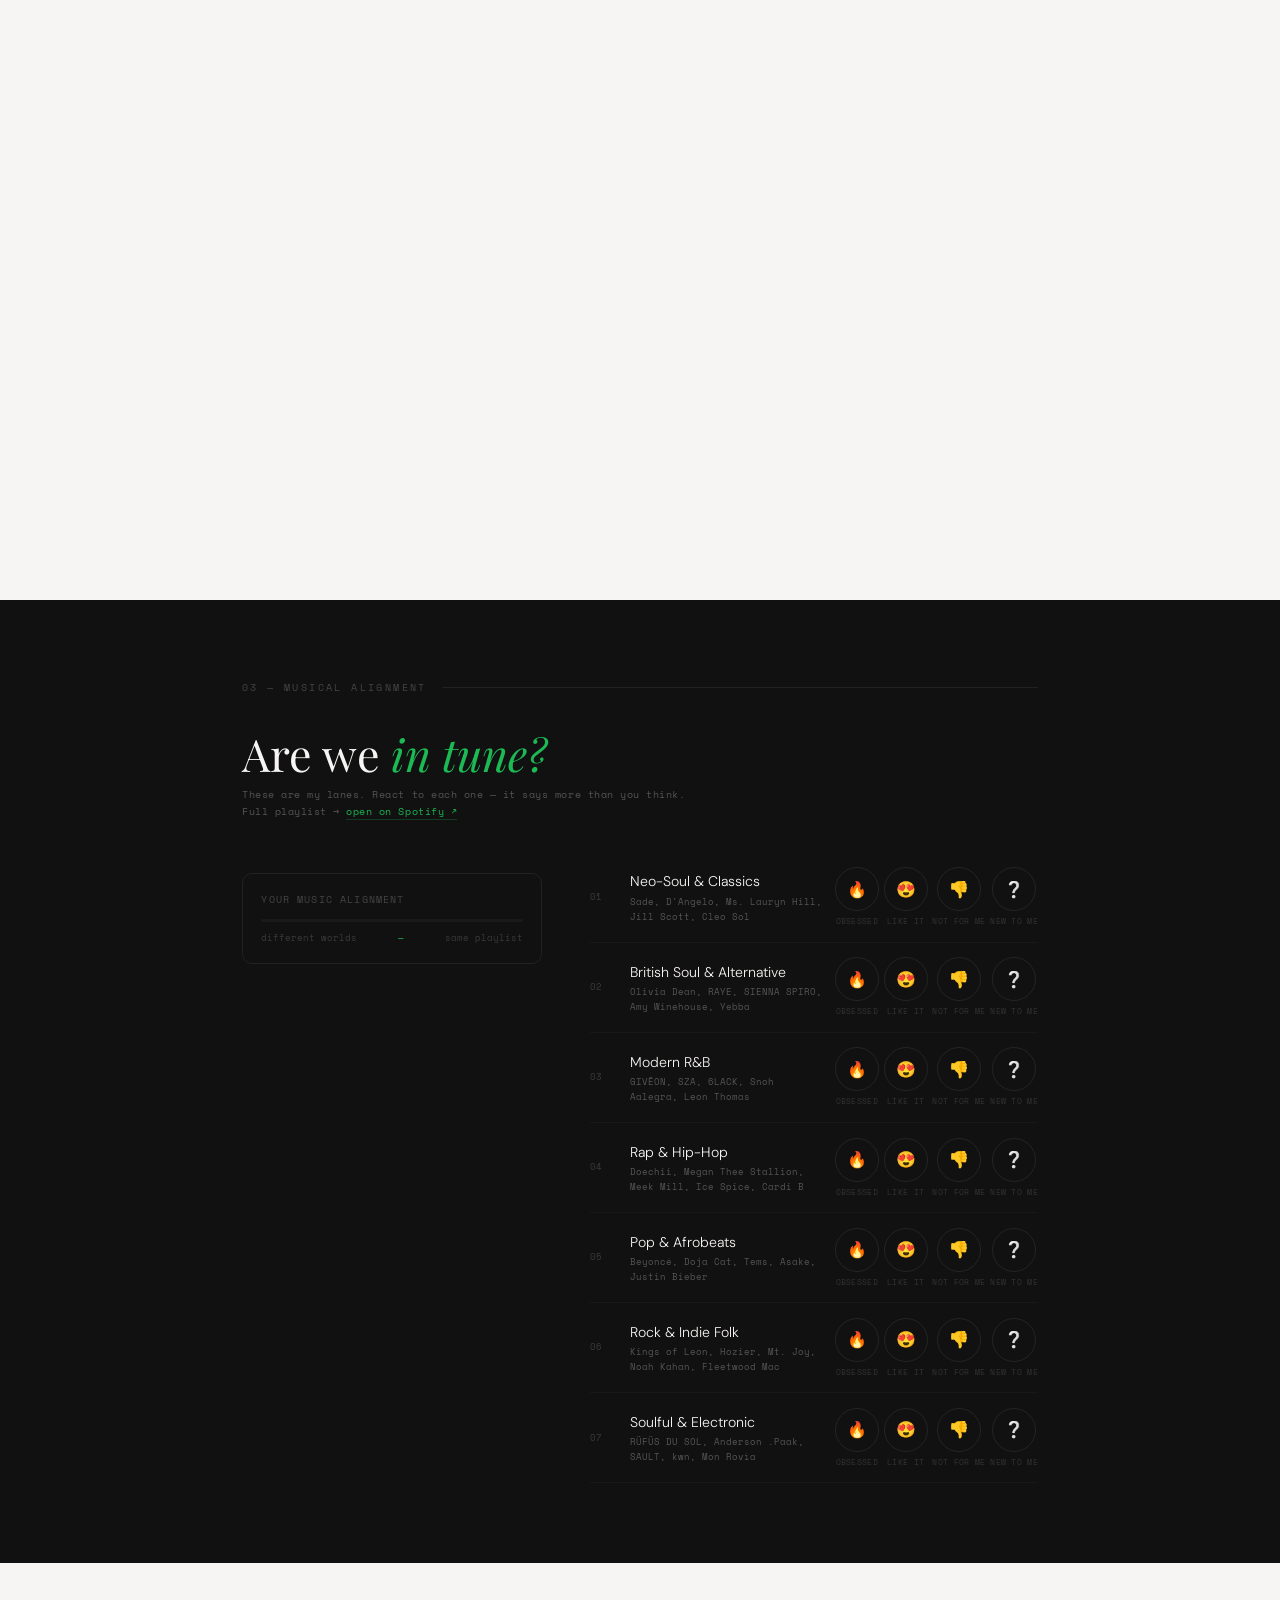
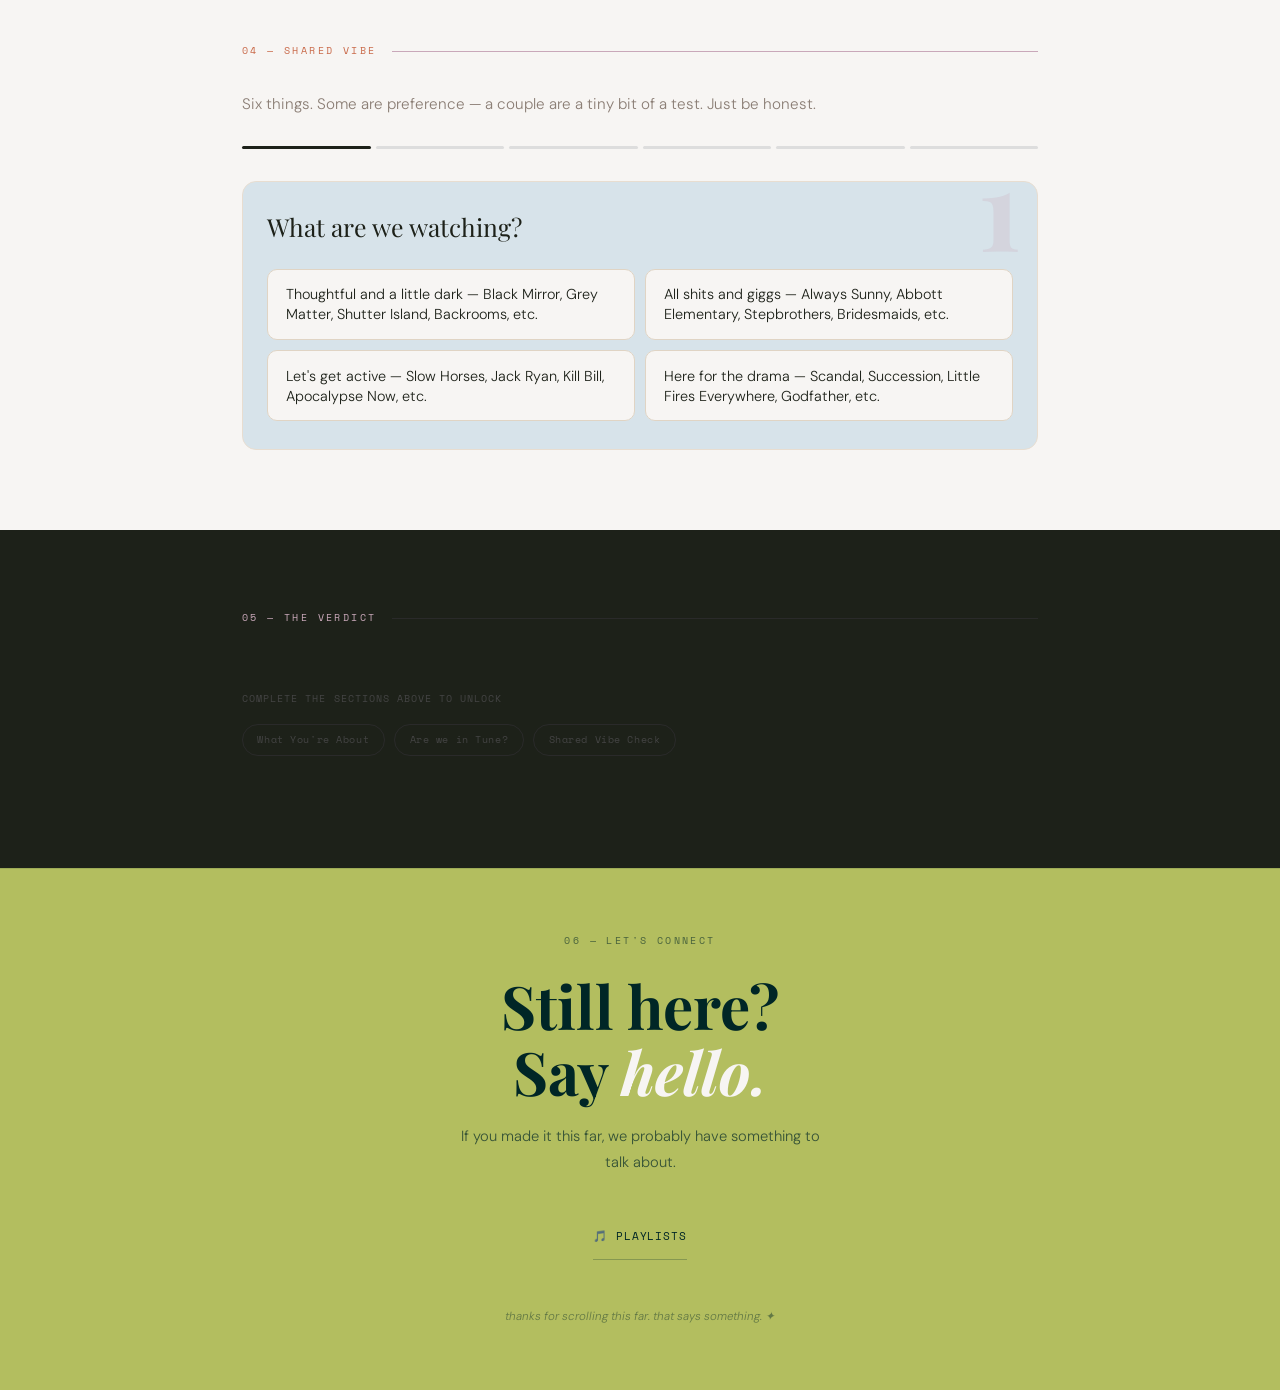
==== commit 6a9a91e8: "Fix punctuation in welcome message Removed a comma from the welcome message." ====
--- a/index.html
+++ b/index.html
@@ -719,7 +719,7 @@
   <p class="hero-sub">If you're seeing this, we've not only matched but you took the time to follow through. Nice! I'm liking what you're about, so far. 
      <br>
      <br> 🌞
-    Welcome to my lil' experiment; this really is to help me practice my coding, but why not have fun with it? Can't wait to see what you get, at end! ;) </p>
+    Welcome to my lil' experiment; this really is to help me practice my coding, but why not have fun with it? Can't wait to see what you get at the end! ;) </p>
   <div class="hero-stats">
     <div class="stat">
       <span class="stat-num">28</span>
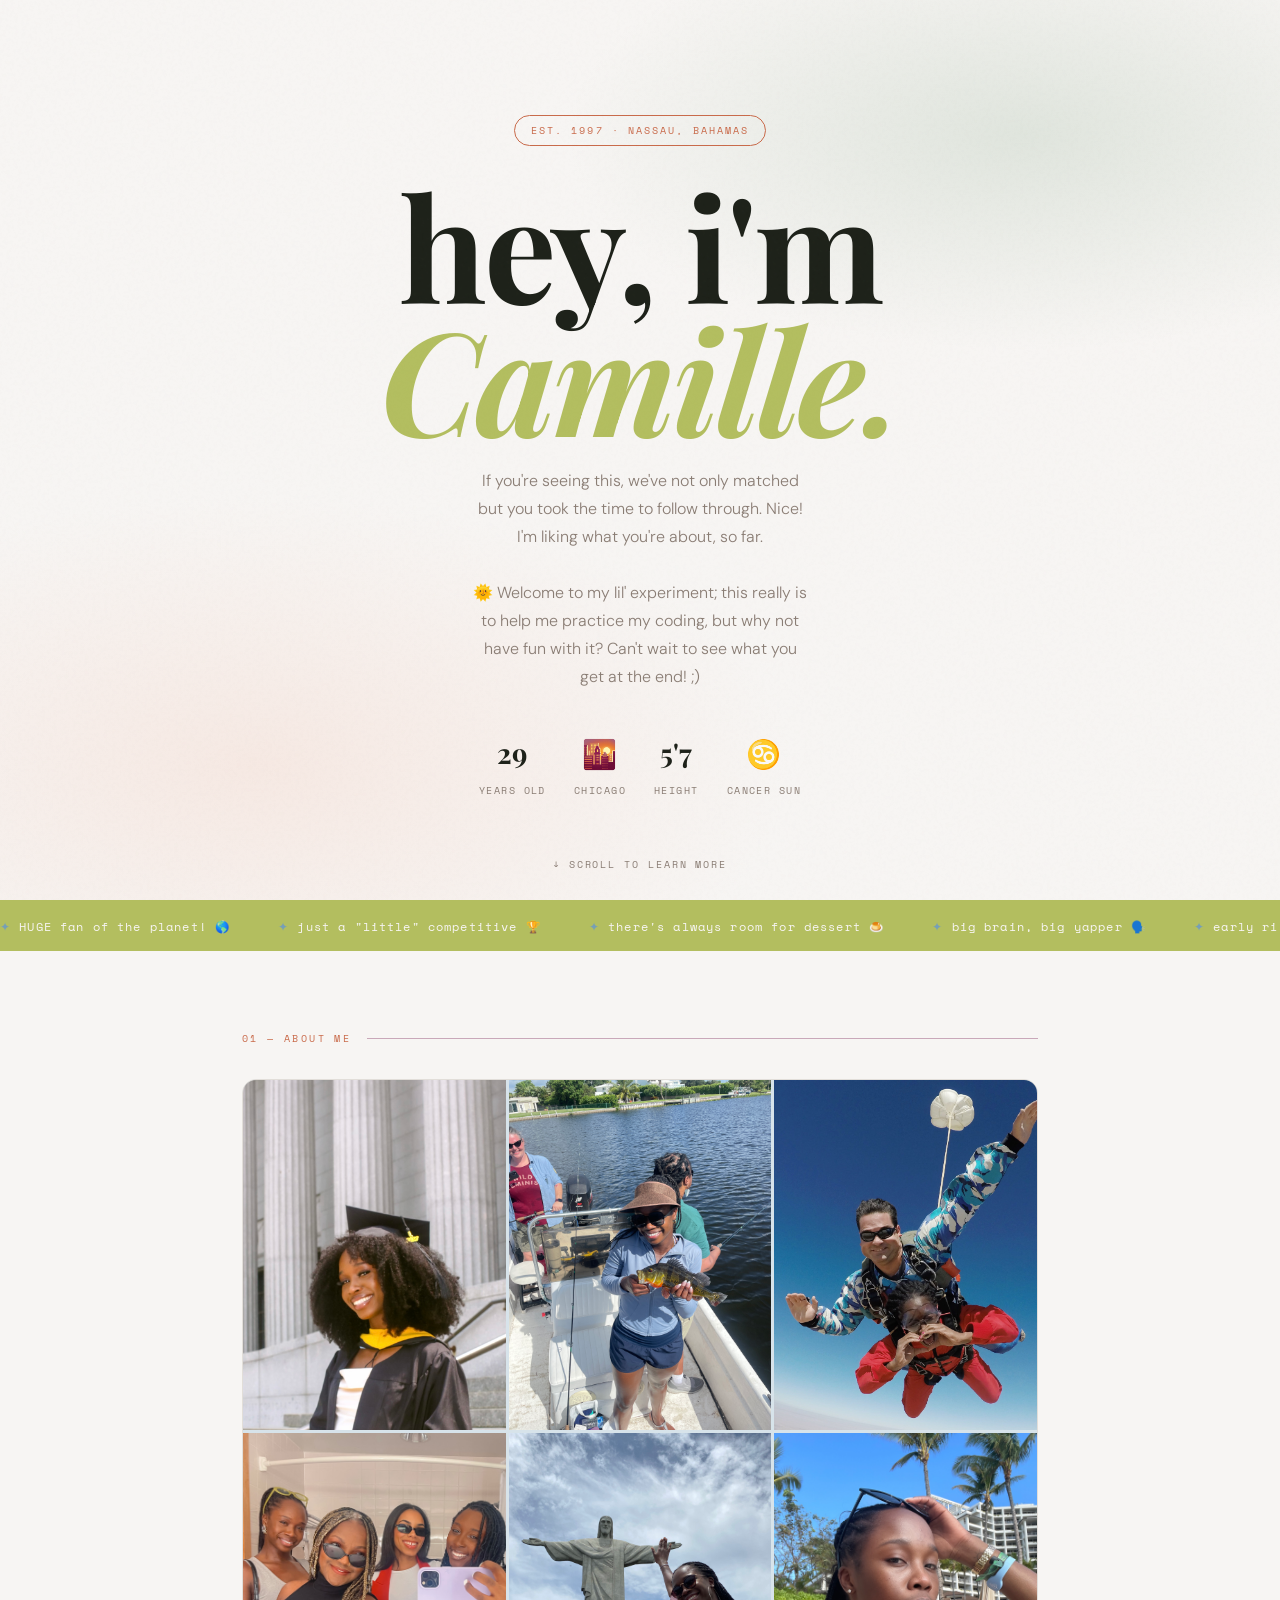
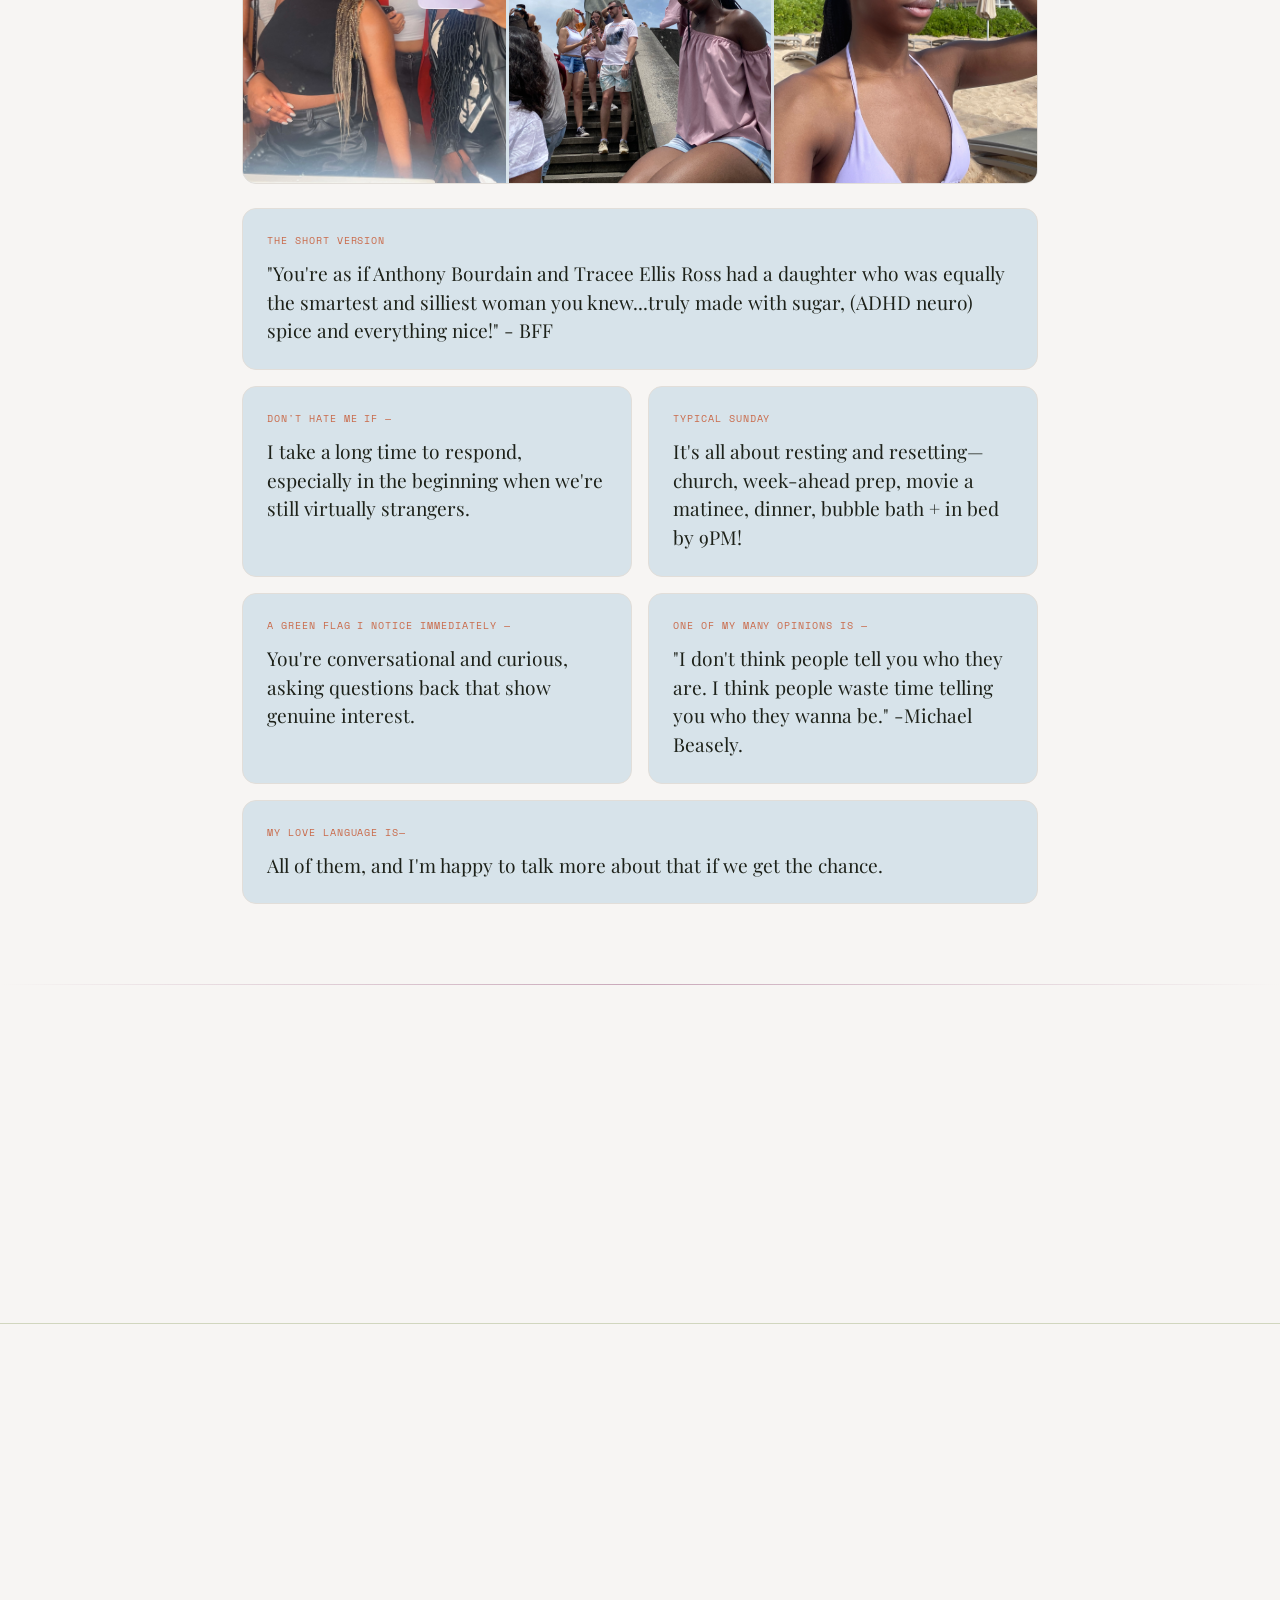
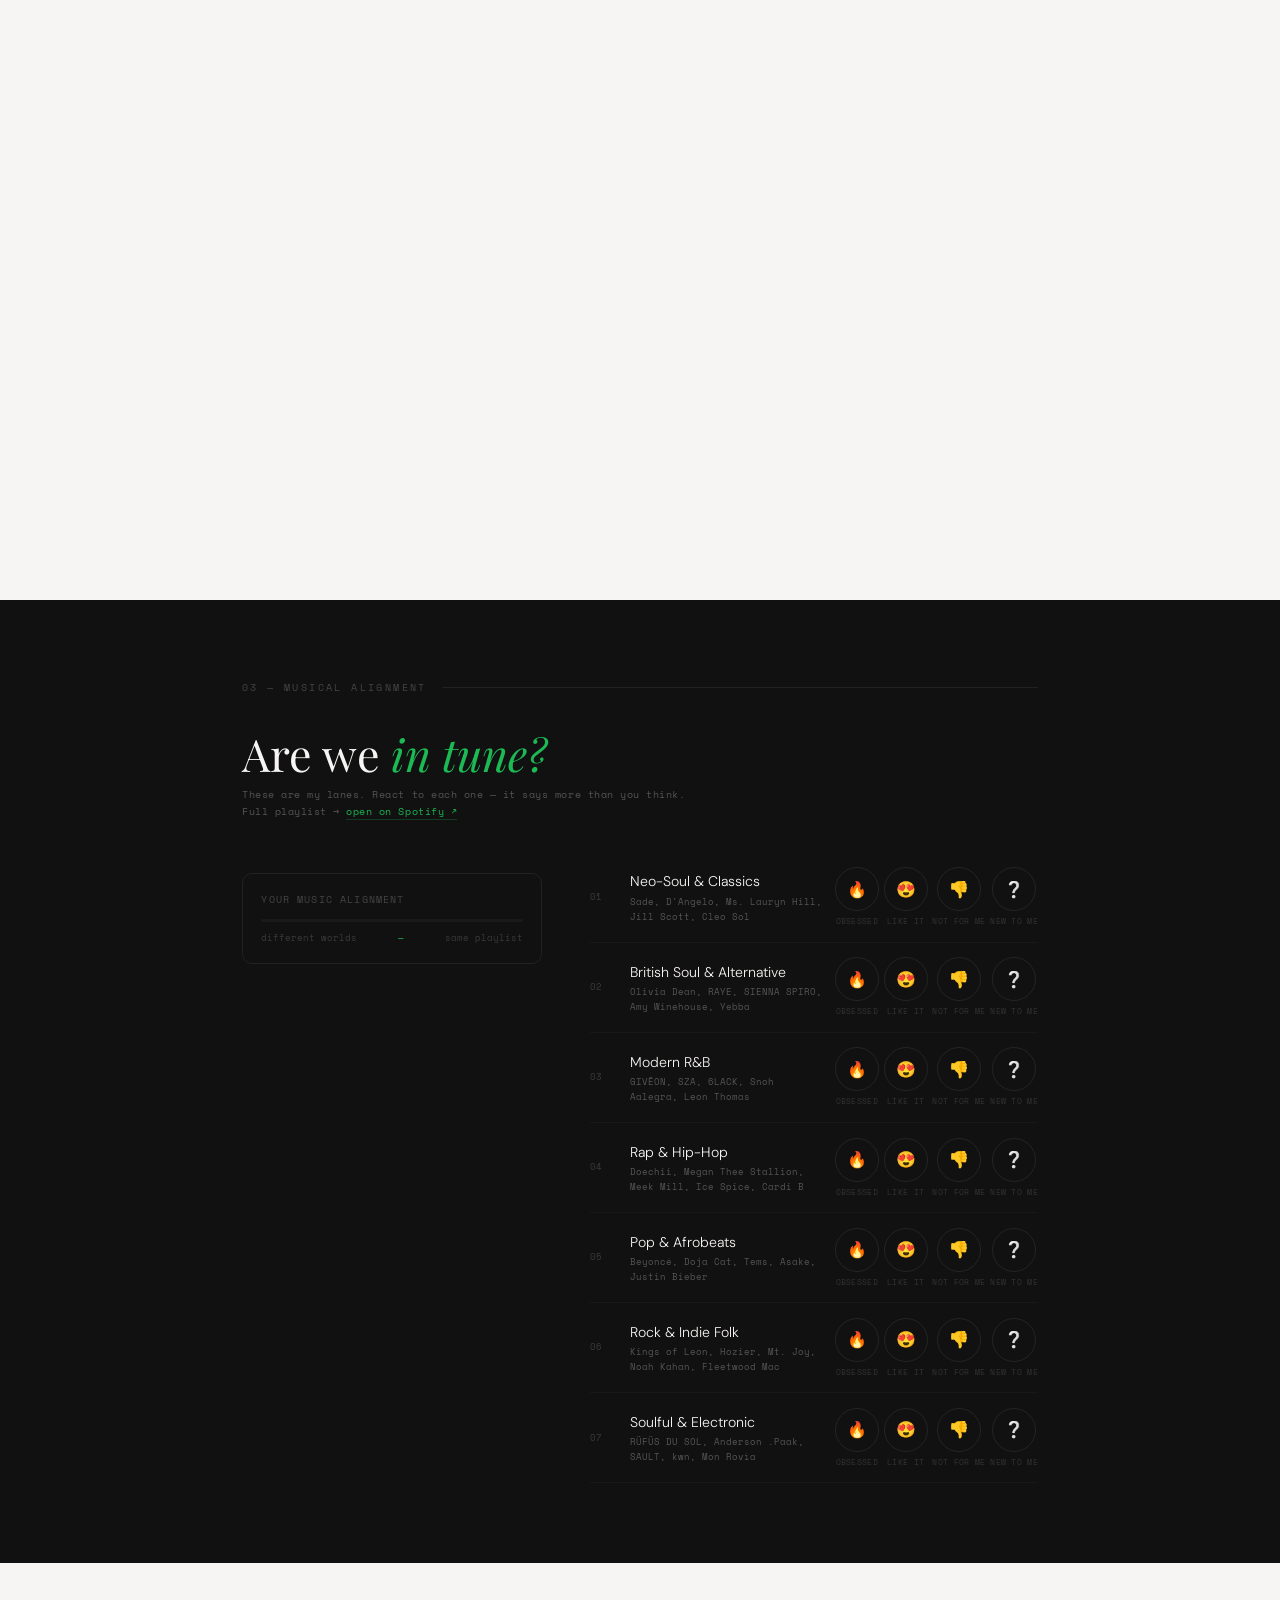
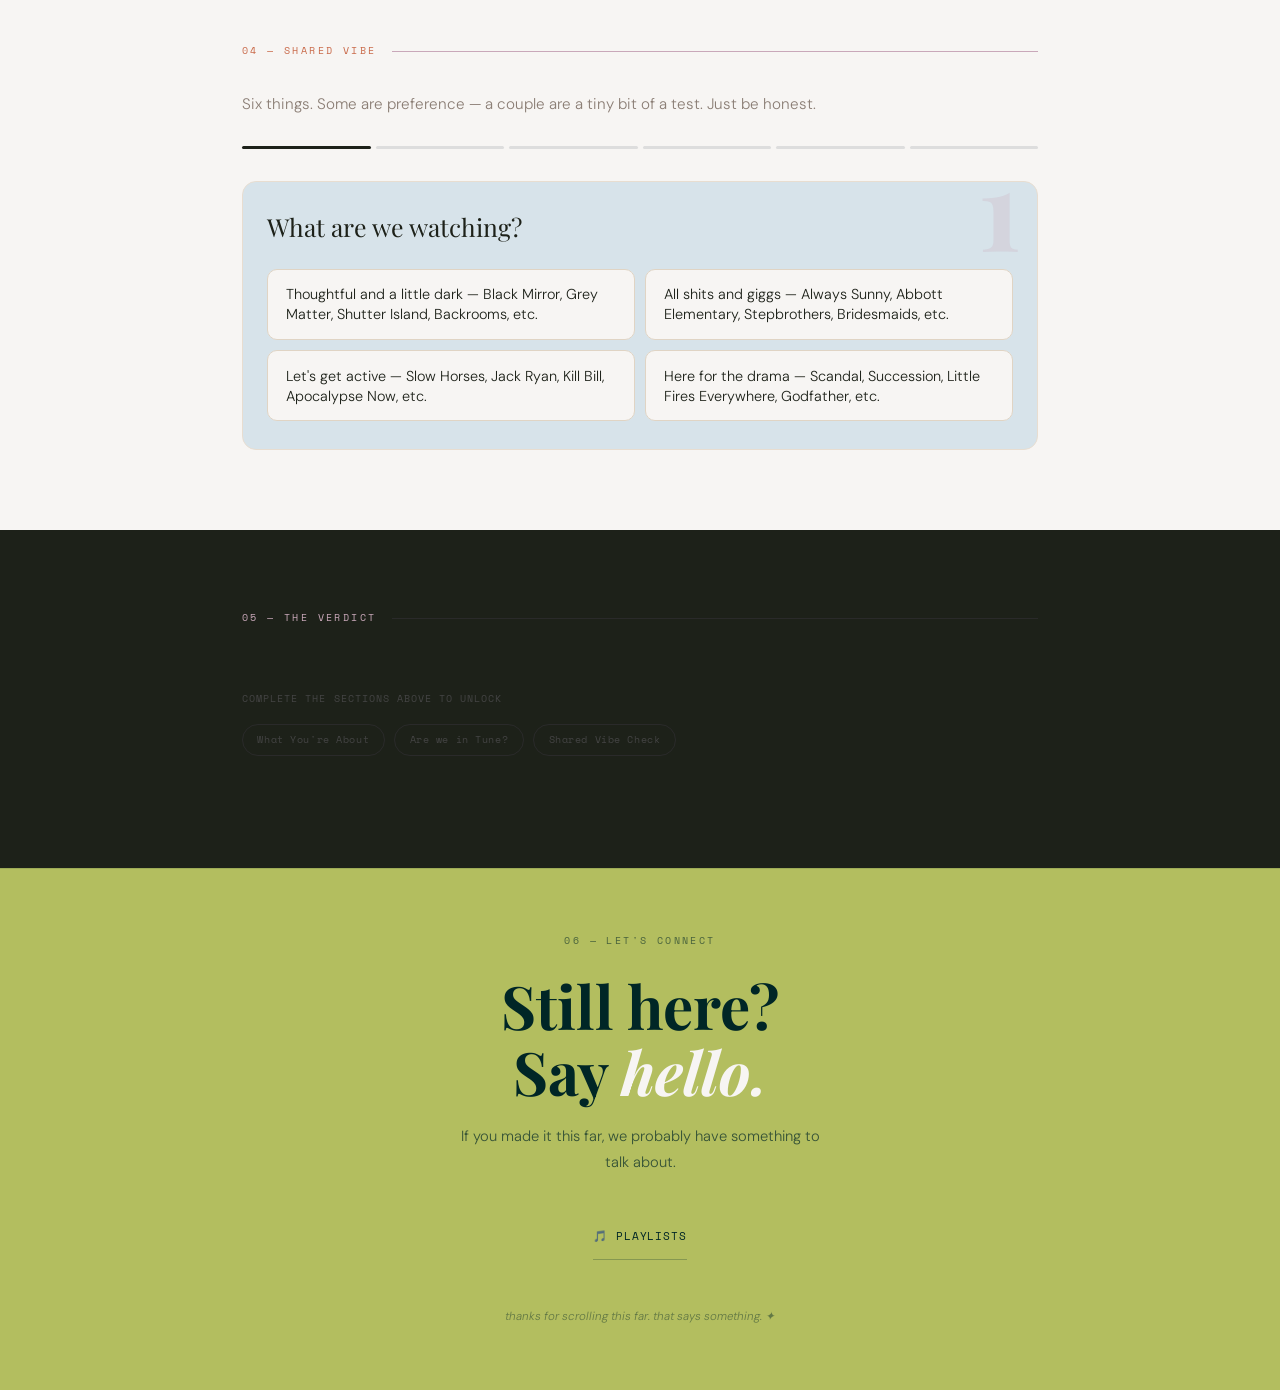
==== commit 77cdbcf2: "Update personal details and improve phrasing" ====
--- a/index.html
+++ b/index.html
@@ -722,7 +722,7 @@
     Welcome to my lil' experiment; this really is to help me practice my coding, but why not have fun with it? Can't wait to see what you get at the end! ;) </p>
   <div class="hero-stats">
     <div class="stat">
-      <span class="stat-num">28</span>
+      <span class="stat-num">29</span>
       <span class="stat-label">years old</span>
     </div>
     <div class="stat">
@@ -743,7 +743,7 @@
 <!-- TICKER -->
 <div class="ticker-wrap">
   <div class="ticker">
-    <span>God first! 🙏🏾</span><span>just a "little" competitive 🏆</span><span>truffle those fries, ASAP! 🍟</span><span>big brain, big yapper 🗣️</span><span>early riser 🌅</span><span>witty banter 😉</span><span>lowkey homebody 🛋️</span><span>deep belly laughs😂</span><span>God first! 🙏🏾</span><span>just a "little" competitive 🏆</span><span>truffle those fries, ASAP! 🍟</span><span>big brain, big yapper 🗣️</span><span>early riser 🌅</span><span>witty banter 😉</span><span>lowkey homebody 🛋️</span><span>deep belly laughs😂</span>
+    <span>HUGE fan of the planet! 🌎</span><span>just a "little" competitive 🏆</span><span>there's always room for dessert 🍮</span><span>big brain, big yapper 🗣️</span><span>early riser 🌅</span><span>witty banter 😉</span><span>lowkey homebody 🛋️</span><span>deep belly laughs😂</span><span>HUGE fan of the planet! 🌎</span><span>just a "little" competitive 🏆</span><span>there's always room for dessert 🍮</span><span>big brain, big yapper 🗣️</span><span>early riser 🌅</span><span>witty banter 😉</span><span>lowkey homebody 🛋️</span><span>deep belly laughs😂</span>
   </div>
 </div>
 <!-- ABOUT ME -->
@@ -762,19 +762,19 @@
   <div class="about-grid">
     <div class="about-card wide">
       <div class="card-prompt">The short version</div>
-      <p class="card-answer">"If Anthony Bourdain and Olivia Pope had a daughter who was equally the smartest and silliest woman you knew, with 'spiritual-island-goddess in a past life' energy." - bestie</p>
+      <p class="card-answer">"You're as if Anthony Bourdain and Tracee Ellis Ross had a daughter who was equally the smartest and silliest woman you knew...truly made with sugar, (ADHD neuro) spice and everything nice!" - BFF</p>
     </div>
     <div class="about-card">
       <div class="card-prompt">Don't hate me if —</div>
-      <p class="card-answer">I take a long time to respond, especially in the beginning when we're still virtually strangers. Connection makes it easier to follow-up, for me!</p>
+      <p class="card-answer">I take a long time to respond, especially in the beginning when we're still virtually strangers.</p>
     </div>
     <div class="about-card">
       <div class="card-prompt">Typical Sunday</div>
-      <p class="card-answer">It's all about resting and resetting—church, week-ahead prep, movie matinee, dinner, bubble bath, bed by 9PM!</p>
+      <p class="card-answer">It's all about resting and resetting—church, week-ahead prep, movie a matinee, dinner, bubble bath + in bed by 9PM!</p>
     </div>
     <div class="about-card">
       <div class="card-prompt">A green flag I notice immediately —</div>
-      <p class="card-answer">You're conversational and ask questions back that show genuine interest.</p>
+      <p class="card-answer">You're conversational and curious, asking questions back that show genuine interest.</p>
     </div>
     <div class="about-card">
       <div class="card-prompt">One of my many opinions is —</div>
